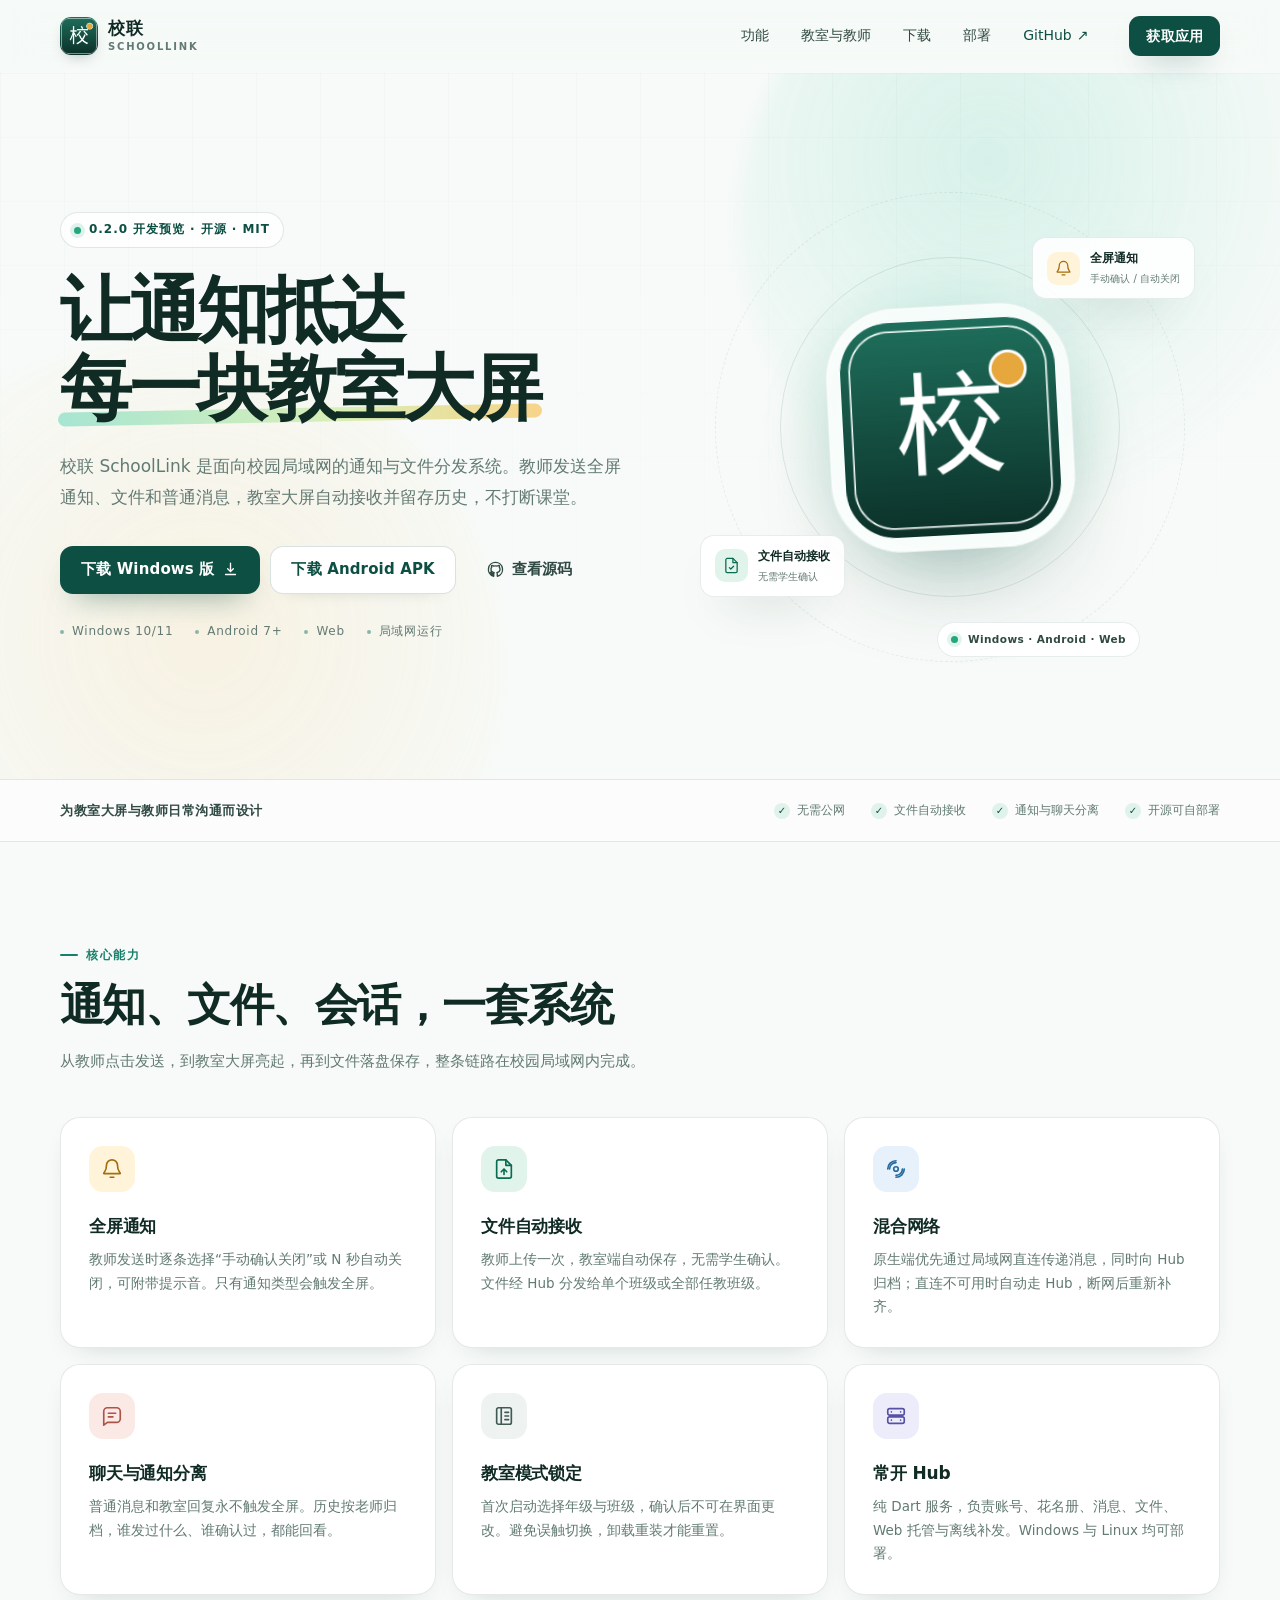
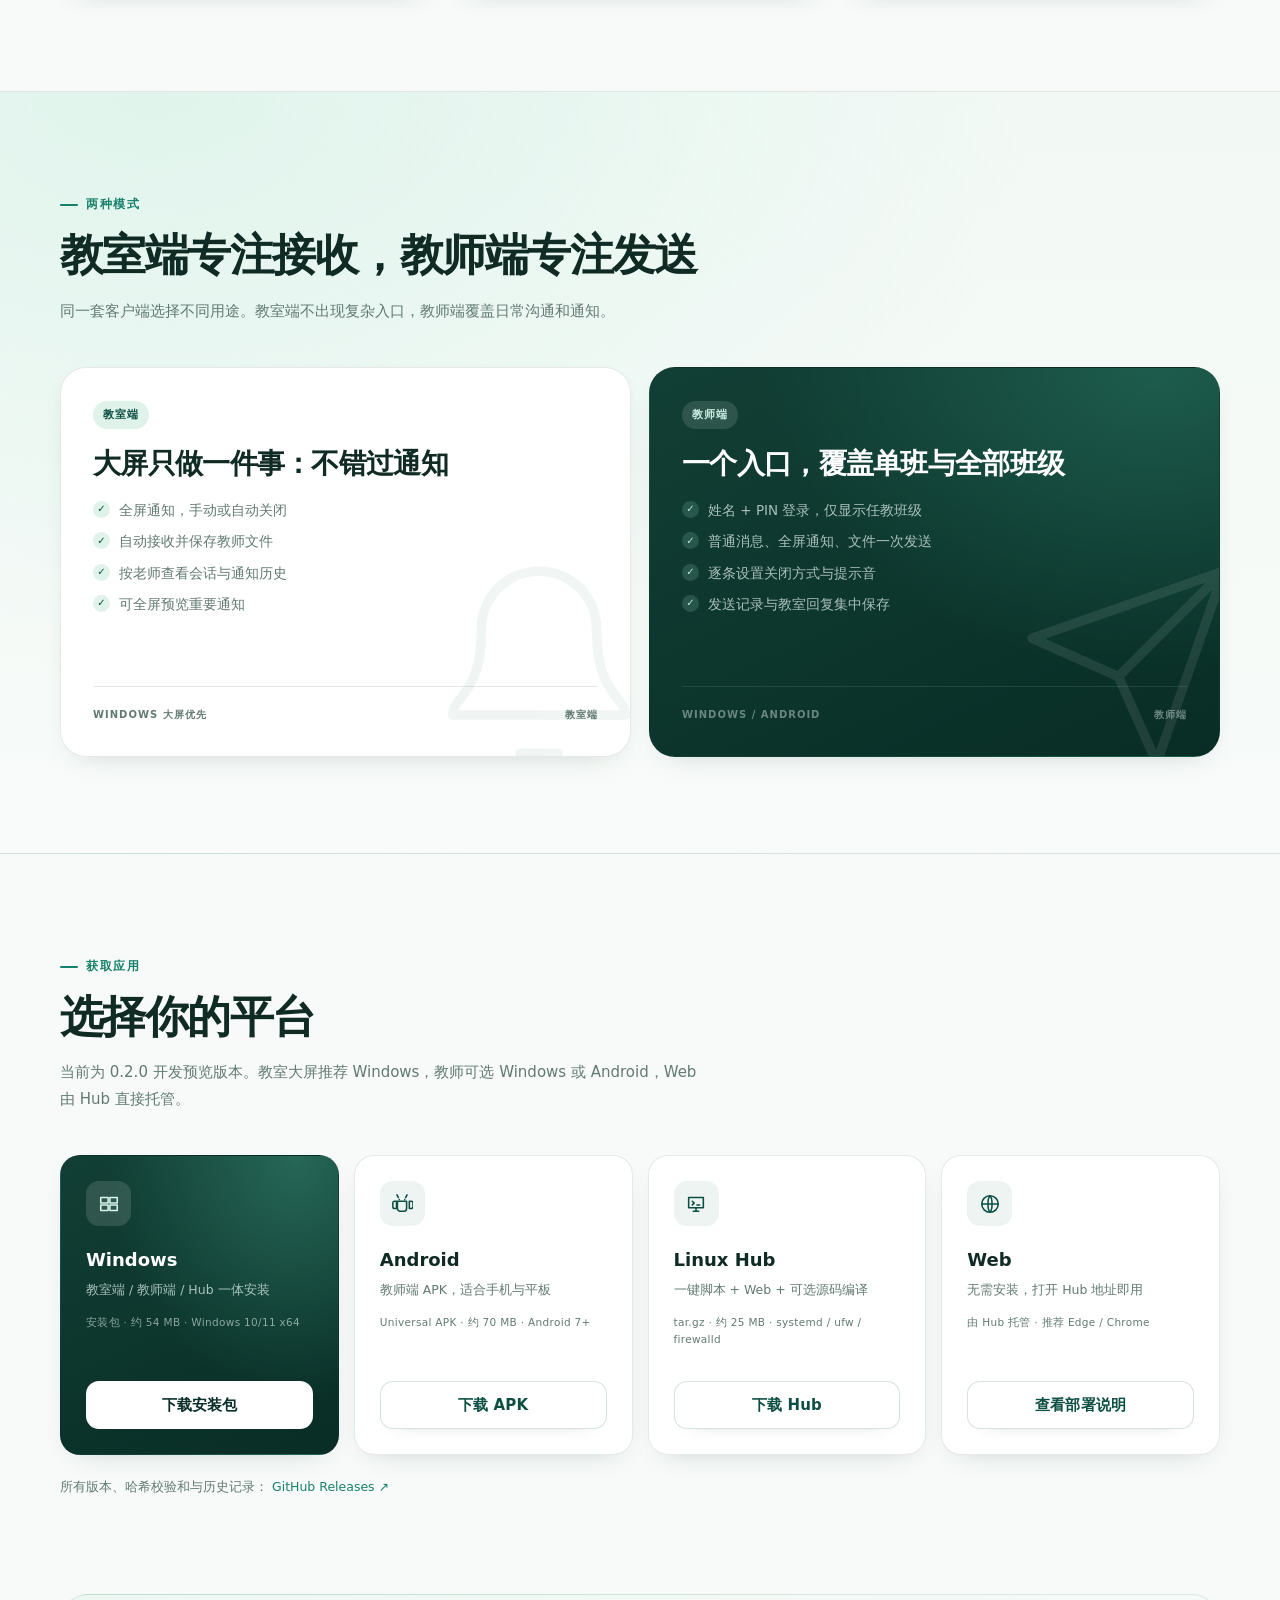
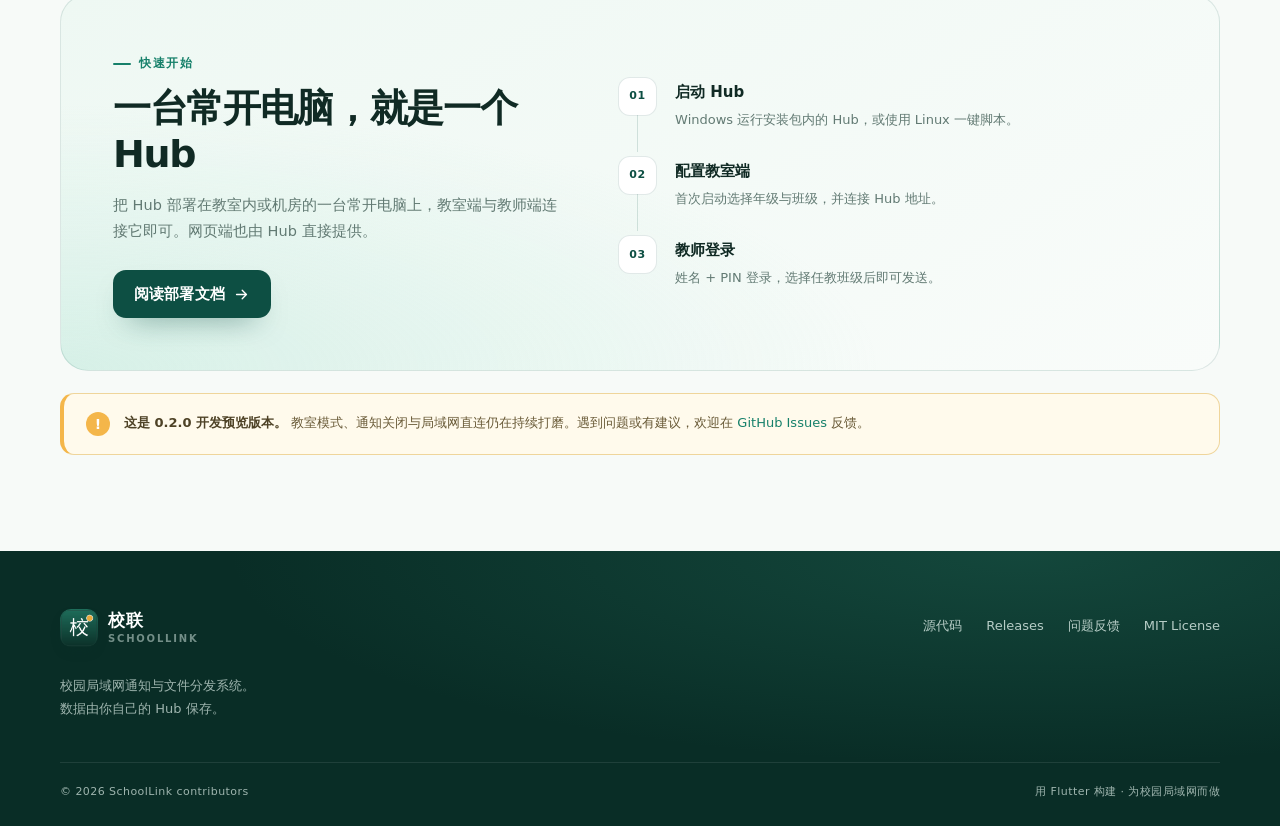
==== docs/index.html @ 30bc23c9 "Initial open-source release 0.2.0-dev" ====
<!DOCTYPE html>
<html lang="zh-CN">
<head>
  <meta charset="utf-8">
  <meta name="viewport" content="width=device-width, initial-scale=1">
  <meta name="color-scheme" content="light">
  <title>校联 SchoolLink — 校园局域网通知与文件分发</title>
  <meta name="description" content="校联 SchoolLink 是面向校园局域网的开源通知与文件分发系统：教师发送全屏通知、文件和普通消息，教室大屏自动接收、留存历史。支持 Windows、Android 与 Web。">
  <link rel="canonical" href="https://lihongbo-learn.github.io/SchoolLink/">
  <meta property="og:type" content="website">
  <meta property="og:title" content="校联 SchoolLink — 让通知抵达每一块教室大屏">
  <meta property="og:description" content="校园局域网通知与文件分发系统。全屏通知、文件自动接收、通知与聊天分离，Windows / Android / Web 多端可用，开源可自部署。">
  <meta property="og:url" content="https://lihongbo-learn.github.io/SchoolLink/">
  <meta property="og:image" content="https://lihongbo-learn.github.io/SchoolLink/assets/og-image.png">
  <meta name="twitter:card" content="summary_large_image">
  <meta name="twitter:title" content="校联 SchoolLink">
  <meta name="twitter:description" content="校园局域网通知与文件分发系统，开源可自部署。">
  <meta name="twitter:image" content="https://lihongbo-learn.github.io/SchoolLink/assets/og-image.png">
  <link rel="icon" type="image/png" href="assets/favicon.png">
  <link rel="apple-touch-icon" href="assets/apple-touch-icon.png">
  <link rel="stylesheet" href="styles.css">
  <script defer src="app.js"></script>
  <script type="application/ld+json">
  {
    "@context": "https://schema.org",
    "@type": "SoftwareApplication",
    "name": "校联 SchoolLink",
    "operatingSystem": "Windows, Android, Web",
    "applicationCategory": "EducationalApplication",
    "description": "面向校园局域网的通知与文件分发系统。",
    "offers": { "@type": "Offer", "price": "0", "priceCurrency": "CNY" },
    "license": "https://opensource.org/licenses/MIT",
    "url": "https://lihongbo-learn.github.io/SchoolLink/",
    "downloadUrl": "https://github.com/Lihongbo-Learn/SchoolLink/releases"
  }
  </script>
</head>
<body>
  <a class="skip-link" href="#main">跳到主要内容</a>

  <header class="site-header" id="siteHeader">
    <div class="container header-inner">
      <a class="brand" href="#top" aria-label="校联 SchoolLink 首页">
        <img src="assets/app-icon.png" width="38" height="38" alt="">
        <span class="brand-text">
          <strong>校联</strong>
          <span>SchoolLink</span>
        </span>
      </a>

      <nav class="nav" id="siteNav" aria-label="主导航">
        <a href="#features">功能</a>
        <a href="#modes">教室与教师</a>
        <a href="#downloads">下载</a>
        <a href="#deploy">部署</a>
        <a class="nav-github" href="https://github.com/Lihongbo-Learn/SchoolLink" target="_blank" rel="noopener">
          GitHub
          <span aria-hidden="true">↗</span>
        </a>
      </nav>

      <div class="header-actions">
        <a class="button button-primary button-small" href="#downloads">获取应用</a>
        <button class="nav-toggle" id="navToggle" type="button" aria-expanded="false" aria-controls="siteNav" aria-label="打开导航">
          <span></span><span></span><span></span>
        </button>
      </div>
    </div>
  </header>

  <main id="main">
    <section class="hero" id="top">
      <div class="hero-bg" aria-hidden="true">
        <div class="orb orb-a"></div>
        <div class="orb orb-b"></div>
        <div class="grid-fade"></div>
      </div>

      <div class="container hero-grid">
        <div class="hero-copy reveal">
          <div class="eyebrow">
            <span class="pulse" aria-hidden="true"></span>
            0.2.0 开发预览 · 开源 · MIT
          </div>
          <h1>让通知抵达<br><span class="mark">每一块教室大屏</span></h1>
          <p class="lede">
            校联 SchoolLink 是面向校园局域网的通知与文件分发系统。教师发送全屏通知、文件和普通消息，教室大屏自动接收并留存历史，不打断课堂。
          </p>

          <div class="hero-actions">
            <a class="button button-primary" href="https://github.com/Lihongbo-Learn/SchoolLink/releases/download/v0.2.0-dev/SchoolLink-Setup-0.2.0_dev.exe">
              下载 Windows 版
              <svg class="icon" viewBox="0 0 24 24" aria-hidden="true"><path d="M12 3v12m0 0 4-4m-4 4-4-4M5 19h14"/></svg>
            </a>
            <a class="button button-soft" href="https://github.com/Lihongbo-Learn/SchoolLink/releases/download/v0.2.0-dev/SchoolLink-Android.apk">
              下载 Android APK
            </a>
            <a class="button button-ghost" href="https://github.com/Lihongbo-Learn/SchoolLink" target="_blank" rel="noopener">
              <svg class="icon" viewBox="0 0 24 24" aria-hidden="true"><path d="M12 2a10 10 0 0 0-3.16 19.49c.5.09.68-.22.68-.48v-1.86c-2.78.6-3.37-1.18-3.37-1.18-.45-1.16-1.11-1.47-1.11-1.47-.91-.62.07-.61.07-.61 1 .07 1.53 1.03 1.53 1.03.9 1.53 2.35 1.09 2.92.83.09-.65.35-1.09.64-1.34-2.22-.25-4.56-1.11-4.56-4.94 0-1.09.39-1.98 1.03-2.68-.1-.25-.45-1.27.1-2.65 0 0 .84-.27 2.75 1.02A9.6 9.6 0 0 1 12 6.8c.85 0 1.71.11 2.51.34 1.91-1.29 2.75-1.02 2.75-1.02.55 1.38.2 2.4.1 2.65.64.7 1.03 1.59 1.03 2.68 0 3.84-2.35 4.69-4.58 4.94.36.31.68.92.68 1.85v2.74c0 .27.18.58.69.48A10 10 0 0 0 12 2Z"/></svg>
              查看源码
            </a>
          </div>

          <ul class="hero-meta" aria-label="支持平台">
            <li>Windows 10/11</li>
            <li>Android 7+</li>
            <li>Web</li>
            <li>局域网运行</li>
          </ul>
        </div>

        <div class="hero-visual reveal">
          <div class="logo-stage" aria-hidden="true">
            <div class="halo"></div>
            <div class="ring ring-1"></div>
            <div class="ring ring-2"></div>
            <div class="logo-tile">
              <img src="assets/app-icon.png" width="512" height="512" alt="">
            </div>

            <div class="orbit-chip chip-notice">
              <span class="chip-icon tone-amber">
                <svg viewBox="0 0 24 24"><path d="M18 8a6 6 0 0 0-12 0c0 7-3 7-3 9h18c0-2-3-2-3-9M10 21h4"/></svg>
              </span>
              <span><strong>全屏通知</strong><small>手动确认 / 自动关闭</small></span>
            </div>

            <div class="orbit-chip chip-file">
              <span class="chip-icon tone-green">
                <svg viewBox="0 0 24 24"><path d="M14 2H6a2 2 0 0 0-2 2v16a2 2 0 0 0 2 2h12a2 2 0 0 0 2-2V8Z"/><path d="M14 2v6h6M9 15l2 2 4-4"/></svg>
              </span>
              <span><strong>文件自动接收</strong><small>无需学生确认</small></span>
            </div>

            <div class="orbit-chip chip-platform">
              <span class="chip-dot"></span>
              Windows · Android · Web
            </div>
          </div>
        </div>
      </div>
    </section>

    <section class="strip">
      <div class="container strip-inner">
        <p>为教室大屏与教师日常沟通而设计</p>
        <ul>
          <li>无需公网</li>
          <li>文件自动接收</li>
          <li>通知与聊天分离</li>
          <li>开源可自部署</li>
        </ul>
      </div>
    </section>

    <section class="section" id="features">
      <div class="container">
        <div class="section-head reveal">
          <div class="section-kicker">核心能力</div>
          <h2>通知、文件、会话，一套系统</h2>
          <p>从教师点击发送，到教室大屏亮起，再到文件落盘保存，整条链路在校园局域网内完成。</p>
        </div>

        <div class="feature-grid">
          <article class="feature-card reveal">
            <span class="feature-icon tone-amber">
              <svg viewBox="0 0 24 24"><path d="M18 8a6 6 0 0 0-12 0c0 7-3 7-3 9h18c0-2-3-2-3-9M10 21h4"/></svg>
            </span>
            <h3>全屏通知</h3>
            <p>教师发送时逐条选择“手动确认关闭”或 N 秒自动关闭，可附带提示音。只有通知类型会触发全屏。</p>
          </article>

          <article class="feature-card reveal">
            <span class="feature-icon tone-green">
              <svg viewBox="0 0 24 24"><path d="M14 2H6a2 2 0 0 0-2 2v16a2 2 0 0 0 2 2h12a2 2 0 0 0 2-2V8Z"/><path d="M14 2v6h6M12 18v-6m0 0-3 3m3-3 3 3"/></svg>
            </span>
            <h3>文件自动接收</h3>
            <p>教师上传一次，教室端自动保存，无需学生确认。文件经 Hub 分发给单个班级或全部任教班级。</p>
          </article>

          <article class="feature-card reveal">
            <span class="feature-icon tone-blue">
              <svg viewBox="0 0 24 24"><circle cx="12" cy="12" r="2.5"/><path d="M5 12a7 7 0 0 1 7-7m7 7a7 7 0 0 1-7 7M3 12a9 9 0 0 1 9-9m9 9a9 9 0 0 1-9 9"/></svg>
            </span>
            <h3>混合网络</h3>
            <p>原生端优先通过局域网直连传递消息，同时向 Hub 归档；直连不可用时自动走 Hub，断网后重新补齐。</p>
          </article>

          <article class="feature-card reveal">
            <span class="feature-icon tone-rose">
              <svg viewBox="0 0 24 24"><path d="M21 15a4 4 0 0 1-4 4H7l-4 3V7a4 4 0 0 1 4-4h10a4 4 0 0 1 4 4Z"/><path d="M8 9h8M8 13h5"/></svg>
            </span>
            <h3>聊天与通知分离</h3>
            <p>普通消息和教室回复永不触发全屏。历史按老师归档，谁发过什么、谁确认过，都能回看。</p>
          </article>

          <article class="feature-card reveal">
            <span class="feature-icon tone-slate">
              <svg viewBox="0 0 24 24"><rect x="4" y="3" width="16" height="18" rx="2"/><path d="M9 3v18M13 8h4M13 12h4M13 16h4"/></svg>
            </span>
            <h3>教室模式锁定</h3>
            <p>首次启动选择年级与班级，确认后不可在界面更改。避免误触切换，卸载重装才能重置。</p>
          </article>

          <article class="feature-card reveal">
            <span class="feature-icon tone-indigo">
              <svg viewBox="0 0 24 24"><rect x="3" y="4" width="18" height="7" rx="2"/><rect x="3" y="13" width="18" height="7" rx="2"/><path d="M7 7.5h.01M7 16.5h.01M17 7.5h.01M17 16.5h.01"/></svg>
            </span>
            <h3>常开 Hub</h3>
            <p>纯 Dart 服务，负责账号、花名册、消息、文件、Web 托管与离线补发。Windows 与 Linux 均可部署。</p>
          </article>
        </div>
      </div>
    </section>

    <section class="section section-soft" id="modes">
      <div class="container">
        <div class="section-head reveal">
          <div class="section-kicker">两种模式</div>
          <h2>教室端专注接收，教师端专注发送</h2>
          <p>同一套客户端选择不同用途。教室端不出现复杂入口，教师端覆盖日常沟通和通知。</p>
        </div>

        <div class="modes-grid">
          <article class="mode-card reveal">
            <div class="mode-body">
              <span class="badge badge-green">教室端</span>
              <h3>大屏只做一件事：不错过通知</h3>
              <ul class="check-list">
                <li>全屏通知，手动或自动关闭</li>
                <li>自动接收并保存教师文件</li>
                <li>按老师查看会话与通知历史</li>
                <li>可全屏预览重要通知</li>
              </ul>
            </div>
            <span class="mode-glyph" aria-hidden="true">
              <svg viewBox="0 0 24 24"><path d="M18 8a6 6 0 0 0-12 0c0 7-3 7-3 9h18c0-2-3-2-3-9M10 21h4"/></svg>
            </span>
            <div class="mode-note">
              <span>Windows 大屏优先</span>
              <span>教室端</span>
            </div>
          </article>

          <article class="mode-card mode-card-dark reveal">
            <div class="mode-body">
              <span class="badge badge-light">教师端</span>
              <h3>一个入口，覆盖单班与全部班级</h3>
              <ul class="check-list">
                <li>姓名 + PIN 登录，仅显示任教班级</li>
                <li>普通消息、全屏通知、文件一次发送</li>
                <li>逐条设置关闭方式与提示音</li>
                <li>发送记录与教室回复集中保存</li>
              </ul>
            </div>
            <span class="mode-glyph" aria-hidden="true">
              <svg viewBox="0 0 24 24"><path d="M22 2 11 13M22 2l-7 20-4-9-9-4Z"/></svg>
            </span>
            <div class="mode-note">
              <span>Windows / Android</span>
              <span>教师端</span>
            </div>
          </article>
        </div>
      </div>
    </section>

    <section class="section" id="downloads">
      <div class="container">
        <div class="section-head reveal">
          <div class="section-kicker">获取应用</div>
          <h2>选择你的平台</h2>
          <p>当前为 0.2.0 开发预览版本。教室大屏推荐 Windows，教师可选 Windows 或 Android，Web 由 Hub 直接托管。</p>
        </div>

        <div class="download-grid">
          <article class="download-card download-card-primary reveal">
            <div class="download-icon">
              <svg viewBox="0 0 24 24"><path d="M3 5h8v6H3zm10 0h8v6h-8zM3 13h8v6H3zm10 0h8v6h-8z"/></svg>
            </div>
            <h3>Windows</h3>
            <p>教室端 / 教师端 / Hub 一体安装</p>
            <span class="file-meta">安装包 · 约 54 MB · Windows 10/11 x64</span>
            <a class="button button-light" href="https://github.com/Lihongbo-Learn/SchoolLink/releases/download/v0.2.0-dev/SchoolLink-Setup-0.2.0_dev.exe">
              下载安装包
            </a>
          </article>

          <article class="download-card reveal">
            <div class="download-icon tone-green">
              <svg viewBox="0 0 24 24"><path d="M7 9h10v8a3 3 0 0 1-3 3h-4a3 3 0 0 1-3-3Zm-3 0h2v8H4a2 2 0 0 1-2-2v-4a2 2 0 0 1 2-2Zm16 0h2a2 2 0 0 1 2 2v4a2 2 0 0 1-2 2h-2ZM8 5l-1.5-3M16 5l1.5-3M9 7h.01M15 7h.01"/></svg>
            </div>
            <h3>Android</h3>
            <p>教师端 APK，适合手机与平板</p>
            <span class="file-meta">Universal APK · 约 70 MB · Android 7+</span>
            <a class="button button-soft" href="https://github.com/Lihongbo-Learn/SchoolLink/releases/download/v0.2.0-dev/SchoolLink-Android.apk">
              下载 APK
            </a>
          </article>

          <article class="download-card reveal">
            <div class="download-icon tone-blue">
              <svg viewBox="0 0 24 24"><path d="M4 5h16v11H4zM9 20h6M12 16v4"/><path d="M8 9l2 2-2 2M13 13h3"/></svg>
            </div>
            <h3>Linux Hub</h3>
            <p>一键脚本 + Web + 可选源码编译</p>
            <span class="file-meta">tar.gz · 约 25 MB · systemd / ufw / firewalld</span>
            <a class="button button-soft" href="https://github.com/Lihongbo-Learn/SchoolLink/releases/download/v0.2.0-dev/SchoolLinkHub-linux.tar.gz">
              下载 Hub
            </a>
          </article>

          <article class="download-card reveal">
            <div class="download-icon tone-slate">
              <svg viewBox="0 0 24 24"><circle cx="12" cy="12" r="9"/><path d="M3 12h18M12 3c3 3 3 15 0 18M12 3c-3 3-3 15 0 18"/></svg>
            </div>
            <h3>Web</h3>
            <p>无需安装，打开 Hub 地址即用</p>
            <span class="file-meta">由 Hub 托管 · 推荐 Edge / Chrome</span>
            <a class="button button-soft" href="https://github.com/Lihongbo-Learn/SchoolLink#部署到学校">查看部署说明</a>
          </article>
        </div>

        <p class="download-note reveal">
          所有版本、哈希校验和与历史记录：
          <a href="https://github.com/Lihongbo-Learn/SchoolLink/releases" target="_blank" rel="noopener">GitHub Releases ↗</a>
        </p>
      </div>
    </section>

    <section class="section deploy-section" id="deploy">
      <div class="container">
        <div class="deploy-card reveal">
          <div class="deploy-copy">
            <div class="section-kicker">快速开始</div>
            <h2>一台常开电脑，就是一个 Hub</h2>
            <p>把 Hub 部署在教室内或机房的一台常开电脑上，教室端与教师端连接它即可。网页端也由 Hub 直接提供。</p>
            <a class="button button-primary" href="https://github.com/Lihongbo-Learn/SchoolLink#快速开始">
              阅读部署文档
              <svg class="icon" viewBox="0 0 24 24" aria-hidden="true"><path d="M5 12h14m-6-6 6 6-6 6"/></svg>
            </a>
          </div>

          <ol class="steps">
            <li>
              <span class="step-number">01</span>
              <div><h3>启动 Hub</h3><p>Windows 运行安装包内的 Hub，或使用 Linux 一键脚本。</p></div>
            </li>
            <li>
              <span class="step-number">02</span>
              <div><h3>配置教室端</h3><p>首次启动选择年级与班级，并连接 Hub 地址。</p></div>
            </li>
            <li>
              <span class="step-number">03</span>
              <div><h3>教师登录</h3><p>姓名 + PIN 登录，选择任教班级后即可发送。</p></div>
            </li>
          </ol>
        </div>

        <div class="notice-banner reveal" role="note">
          <span class="notice-mark" aria-hidden="true">!</span>
          <div>
            <strong>这是 0.2.0 开发预览版本。</strong>
            教室模式、通知关闭与局域网直连仍在持续打磨。遇到问题或有建议，欢迎在
            <a href="https://github.com/Lihongbo-Learn/SchoolLink/issues" target="_blank" rel="noopener">GitHub Issues</a>
            反馈。
          </div>
        </div>
      </div>
    </section>
  </main>

  <footer class="site-footer">
    <div class="container footer-grid">
      <div class="footer-brand">
        <a class="brand brand-light" href="#top">
          <img src="assets/app-icon.png" width="38" height="38" alt="">
          <span class="brand-text"><strong>校联</strong><span>SchoolLink</span></span>
        </a>
        <p>校园局域网通知与文件分发系统。<br>数据由你自己的 Hub 保存。</p>
      </div>
      <div class="footer-links">
        <a href="https://github.com/Lihongbo-Learn/SchoolLink" target="_blank" rel="noopener">源代码</a>
        <a href="https://github.com/Lihongbo-Learn/SchoolLink/releases" target="_blank" rel="noopener">Releases</a>
        <a href="https://github.com/Lihongbo-Learn/SchoolLink/issues" target="_blank" rel="noopener">问题反馈</a>
        <a href="https://github.com/Lihongbo-Learn/SchoolLink/blob/main/LICENSE" target="_blank" rel="noopener">MIT License</a>
      </div>
    </div>
    <div class="container footer-base">
      <span>© <span id="year">2026</span> SchoolLink contributors</span>
      <span>用 Flutter 构建 · 为校园局域网而做</span>
    </div>
  </footer>
</body>
</html>
---- docs/styles.css ----
:root {
  --bg: #f7faf8;
  --surface: #ffffff;
  --surface-soft: #eef7f2;
  --ink: #102a24;
  --ink-soft: #304a43;
  --muted: #627a73;
  --line: rgba(16, 42, 36, 0.1);
  --green: #0d4f43;
  --green-deep: #092f28;
  --green-bright: #16806a;
  --mint: #dff3eb;
  --amber: #f4b64a;
  --shadow-sm: 0 10px 30px -18px rgba(9, 47, 40, 0.28);
  --shadow-md: 0 30px 70px -30px rgba(9, 47, 40, 0.32);
  --shadow-lg: 0 45px 100px -40px rgba(9, 47, 40, 0.38);
  --radius: 20px;
  --max: 1160px;
  --font: "Noto Sans SC", "PingFang SC", "Microsoft YaHei", "Hiragino Sans GB", system-ui, -apple-system, "Segoe UI", sans-serif;
  --ease: cubic-bezier(0.22, 0.75, 0.25, 1);
}

* {
  box-sizing: border-box;
}

html {
  scroll-behavior: smooth;
  scroll-padding-top: 90px;
}

body {
  margin: 0;
  color: var(--ink);
  background: var(--bg);
  font-family: var(--font);
  font-size: 16px;
  line-height: 1.65;
  -webkit-font-smoothing: antialiased;
  text-rendering: optimizeLegibility;
}

body.nav-open {
  overflow: hidden;
}

img {
  max-width: 100%;
  height: auto;
}

a {
  color: var(--green-bright);
  text-decoration: none;
}

button,
a {
  -webkit-tap-highlight-color: transparent;
}

button {
  font: inherit;
}

:focus-visible {
  outline: 3px solid rgba(22, 128, 106, 0.45);
  outline-offset: 3px;
  border-radius: 6px;
}

.container {
  width: min(var(--max), calc(100% - 48px));
  margin: 0 auto;
}

.skip-link {
  position: fixed;
  top: 12px;
  left: 12px;
  z-index: 100;
  padding: 10px 16px;
  border-radius: 10px;
  background: var(--green);
  color: #fff;
  transform: translateY(-160%);
  transition: transform 0.2s ease;
}

.skip-link:focus {
  transform: translateY(0);
}

/* Header */
.site-header {
  position: sticky;
  top: 0;
  z-index: 50;
  background: rgba(247, 250, 248, 0.78);
  border-bottom: 1px solid transparent;
  backdrop-filter: blur(18px) saturate(150%);
  -webkit-backdrop-filter: blur(18px) saturate(150%);
  transition: border-color 0.25s ease, box-shadow 0.25s ease, background 0.25s ease;
}

.site-header.is-scrolled {
  background: rgba(250, 252, 251, 0.9);
  border-bottom-color: var(--line);
  box-shadow: 0 12px 30px -26px rgba(9, 47, 40, 0.35);
}

.header-inner {
  display: flex;
  align-items: center;
  gap: 28px;
  min-height: 72px;
}

.brand {
  display: inline-flex;
  align-items: center;
  gap: 10px;
  flex: 0 0 auto;
  color: var(--ink);
}

.brand img {
  border-radius: 11px;
  box-shadow: 0 6px 16px -8px rgba(9, 47, 40, 0.45);
}

.brand-text {
  display: flex;
  flex-direction: column;
  line-height: 1.05;
}

.brand-text strong {
  font-size: 17px;
  letter-spacing: 0.08em;
}

.brand-text span {
  margin-top: 4px;
  color: var(--muted);
  font-size: 10px;
  font-weight: 600;
  letter-spacing: 0.18em;
  text-transform: uppercase;
}

.nav {
  display: flex;
  align-items: center;
  gap: 6px;
  margin-left: auto;
}

.nav a {
  padding: 8px 13px;
  border-radius: 10px;
  color: var(--ink-soft);
  font-size: 14px;
  font-weight: 500;
  transition: color 0.2s ease, background 0.2s ease;
}

.nav a:hover {
  color: var(--green);
  background: rgba(13, 79, 67, 0.06);
}

.nav .nav-github {
  display: inline-flex;
  align-items: center;
  gap: 5px;
  color: var(--green);
}

.header-actions {
  display: flex;
  align-items: center;
  gap: 10px;
}

.nav-toggle {
  display: none;
  width: 42px;
  height: 42px;
  padding: 0;
  border: 1px solid var(--line);
  border-radius: 12px;
  background: #fff;
  cursor: pointer;
}

.nav-toggle span {
  display: block;
  width: 18px;
  height: 2px;
  margin: 4px auto;
  border-radius: 2px;
  background: var(--ink);
  transition: transform 0.25s ease, opacity 0.2s ease;
}

.nav-toggle[aria-expanded="true"] span:nth-child(1) {
  transform: translateY(6px) rotate(45deg);
}

.nav-toggle[aria-expanded="true"] span:nth-child(2) {
  opacity: 0;
}

.nav-toggle[aria-expanded="true"] span:nth-child(3) {
  transform: translateY(-6px) rotate(-45deg);
}

/* Buttons */
.button {
  display: inline-flex;
  align-items: center;
  justify-content: center;
  gap: 8px;
  min-height: 48px;
  padding: 0 20px;
  border: 1px solid transparent;
  border-radius: 13px;
  font-size: 15px;
  font-weight: 600;
  line-height: 1;
  letter-spacing: 0.01em;
  white-space: nowrap;
  cursor: pointer;
  transition: transform 0.2s var(--ease), box-shadow 0.2s var(--ease), background 0.2s ease, border-color 0.2s ease, color 0.2s ease;
}

.button:hover {
  transform: translateY(-2px);
}

.button .icon {
  width: 17px;
  height: 17px;
  fill: none;
  stroke: currentColor;
  stroke-width: 1.9;
  stroke-linecap: round;
  stroke-linejoin: round;
}

.button-primary {
  background: var(--green);
  color: #fff;
  box-shadow: 0 14px 30px -16px rgba(13, 79, 67, 0.65);
}

.button-primary:hover {
  background: var(--green-deep);
  box-shadow: 0 18px 34px -16px rgba(13, 79, 67, 0.7);
}

.button-soft {
  border-color: rgba(13, 79, 67, 0.16);
  background: #fff;
  color: var(--green);
  box-shadow: 0 8px 20px -18px rgba(9, 47, 40, 0.4);
}

.button-soft:hover {
  border-color: rgba(13, 79, 67, 0.3);
  background: #f2faf6;
}

.button-ghost {
  color: var(--ink-soft);
  background: transparent;
}

.button-ghost:hover {
  background: rgba(13, 79, 67, 0.06);
  color: var(--green);
}

.button-small {
  min-height: 40px;
  padding: 0 16px;
  border-radius: 11px;
  font-size: 14px;
}

.button-light {
  background: #fff;
  color: var(--green-deep);
}

.button-light:hover {
  background: var(--mint);
}

/* Hero */
.hero {
  position: relative;
  padding: 86px 0 84px;
  overflow: hidden;
}

.hero-bg {
  position: absolute;
  inset: 0;
  pointer-events: none;
}

.orb {
  position: absolute;
  border-radius: 50%;
  filter: blur(8px);
  opacity: 0.75;
}

.orb-a {
  top: -160px;
  right: -80px;
  width: 620px;
  height: 620px;
  background: radial-gradient(circle at 40% 40%, rgba(151, 224, 204, 0.45), rgba(151, 224, 204, 0) 68%);
}

.orb-b {
  bottom: -220px;
  left: -160px;
  width: 660px;
  height: 660px;
  background: radial-gradient(circle at 55% 45%, rgba(247, 210, 141, 0.28), rgba(247, 210, 141, 0) 70%);
}

.grid-fade {
  position: absolute;
  inset: 0;
  background-image:
    linear-gradient(rgba(13, 79, 67, 0.035) 1px, transparent 1px),
    linear-gradient(90deg, rgba(13, 79, 67, 0.035) 1px, transparent 1px);
  background-size: 64px 64px;
  mask-image: linear-gradient(to bottom, rgba(0, 0, 0, 0.65), transparent 78%);
  -webkit-mask-image: linear-gradient(to bottom, rgba(0, 0, 0, 0.65), transparent 78%);
}

.hero-grid {
  position: relative;
  display: grid;
  grid-template-columns: minmax(0, 1.02fr) minmax(0, 0.98fr);
  gap: 58px;
  align-items: center;
}

.eyebrow {
  display: inline-flex;
  align-items: center;
  gap: 8px;
  padding: 7px 13px;
  border: 1px solid rgba(13, 79, 67, 0.12);
  border-radius: 99px;
  background: rgba(255, 255, 255, 0.68);
  color: var(--green);
  font-size: 12px;
  font-weight: 600;
  letter-spacing: 0.08em;
}

.pulse {
  width: 7px;
  height: 7px;
  border-radius: 50%;
  background: #24a67f;
  box-shadow: 0 0 0 4px rgba(36, 166, 127, 0.14);
}

.hero h1 {
  margin: 24px 0 0;
  font-size: clamp(42px, 5.6vw, 72px);
  font-weight: 800;
  line-height: 1.08;
  letter-spacing: -0.048em;
}

.mark {
  position: relative;
  display: inline-block;
  z-index: 0;
}

.mark::after {
  content: "";
  position: absolute;
  z-index: -1;
  left: -0.03em;
  right: -0.03em;
  bottom: 0.06em;
  height: 0.2em;
  border-radius: 99px;
  background: linear-gradient(90deg, #a7e5d3 0%, #d8efb8 58%, #f7d489 100%);
  transform: rotate(-1.1deg);
}

.lede {
  max-width: 590px;
  margin: 24px 0 0;
  color: var(--muted);
  font-size: 17px;
  line-height: 1.85;
}

.hero-actions {
  display: flex;
  flex-wrap: wrap;
  gap: 10px;
  margin-top: 32px;
}

.hero-meta {
  display: flex;
  flex-wrap: wrap;
  gap: 8px 22px;
  margin: 28px 0 0;
  padding: 0;
  list-style: none;
  color: var(--muted);
  font-size: 12px;
  font-weight: 500;
  letter-spacing: 0.06em;
}

.hero-meta li {
  display: inline-flex;
  align-items: center;
  gap: 8px;
}

.hero-meta li::before {
  content: "";
  width: 4px;
  height: 4px;
  border-radius: 50%;
  background: #8ab5a9;
}

/* Hero visual */
.hero-visual {
  position: relative;
  display: flex;
  align-items: center;
  justify-content: center;
  padding: 18px 0;
}

.logo-stage {
  position: relative;
  display: grid;
  width: min(100%, 500px);
  aspect-ratio: 1 / 1;
  place-items: center;
}

.halo {
  position: absolute;
  width: 72%;
  aspect-ratio: 1 / 1;
  border-radius: 50%;
  background: radial-gradient(circle, rgba(125, 216, 189, 0.5), rgba(125, 216, 189, 0) 68%);
  filter: blur(10px);
}

.ring {
  position: absolute;
  border: 1px solid rgba(13, 79, 67, 0.11);
  border-radius: 50%;
}

.ring-1 {
  width: 68%;
  aspect-ratio: 1 / 1;
}

.ring-2 {
  width: 94%;
  aspect-ratio: 1 / 1;
  border-style: dashed;
  border-color: rgba(13, 79, 67, 0.08);
  animation: spin 46s linear infinite;
}

@keyframes spin {
  to { transform: rotate(360deg); }
}

.logo-tile {
  position: relative;
  z-index: 2;
  display: grid;
  width: 49%;
  aspect-ratio: 1 / 1;
  padding: 14px;
  place-items: center;
  border: 1px solid rgba(13, 79, 67, 0.08);
  border-radius: 29%;
  background: rgba(255, 255, 255, 0.82);
  box-shadow: var(--shadow-lg);
  transform: rotate(-3deg);
  backdrop-filter: blur(10px);
  -webkit-backdrop-filter: blur(10px);
  transition: transform 0.5s var(--ease);
}

.logo-stage:hover .logo-tile {
  transform: rotate(0deg) scale(1.02);
}

.logo-tile img {
  display: block;
  width: 100%;
  height: 100%;
  border-radius: 23%;
}

.orbit-chip {
  position: absolute;
  z-index: 3;
  display: flex;
  align-items: center;
  gap: 10px;
  padding: 11px 14px;
  border: 1px solid rgba(13, 79, 67, 0.1);
  border-radius: 14px;
  background: rgba(255, 255, 255, 0.9);
  box-shadow: 0 22px 50px -26px rgba(9, 47, 40, 0.4);
  backdrop-filter: blur(14px);
  -webkit-backdrop-filter: blur(14px);
}

.orbit-chip strong,
.orbit-chip small {
  display: block;
}

.orbit-chip strong {
  color: var(--ink);
  font-size: 12px;
  font-weight: 700;
}

.orbit-chip small {
  margin-top: 2px;
  color: var(--muted);
  font-size: 10px;
}

.chip-icon {
  display: inline-grid;
  width: 33px;
  height: 33px;
  flex: 0 0 auto;
  place-items: center;
  border-radius: 10px;
}

.chip-icon svg {
  width: 17px;
  height: 17px;
  fill: none;
  stroke: currentColor;
  stroke-width: 1.8;
  stroke-linecap: round;
  stroke-linejoin: round;
}

.chip-notice {
  top: 12%;
  right: 1%;
  animation: float 7s ease-in-out infinite;
}

.chip-file {
  bottom: 16%;
  left: 0;
  animation: float 8s ease-in-out 0.7s infinite;
}

.chip-platform {
  right: 12%;
  bottom: 4%;
  padding: 8px 13px;
  border-radius: 99px;
  color: var(--ink-soft);
  font-size: 10.5px;
  font-weight: 600;
  letter-spacing: 0.04em;
}

.chip-dot {
  width: 7px;
  height: 7px;
  border-radius: 50%;
  background: #24a67f;
  box-shadow: 0 0 0 4px rgba(36, 166, 127, 0.13);
}

@keyframes float {
  0%, 100% { transform: translateY(0); }
  50% { transform: translateY(-9px); }
}

/* Strip */
.strip {
  border-top: 1px solid var(--line);
  border-bottom: 1px solid var(--line);
  background: rgba(255, 255, 255, 0.55);
}

.strip-inner {
  display: flex;
  align-items: center;
  justify-content: space-between;
  gap: 24px;
  padding: 20px 0;
}

.strip p {
  margin: 0;
  color: var(--ink-soft);
  font-size: 13px;
  font-weight: 600;
  letter-spacing: 0.04em;
}

.strip ul {
  display: flex;
  flex-wrap: wrap;
  gap: 10px 26px;
  margin: 0;
  padding: 0;
  list-style: none;
  color: var(--muted);
  font-size: 12px;
}

.strip li {
  display: inline-flex;
  align-items: center;
  gap: 7px;
}

.strip li::before {
  content: "✓";
  display: inline-grid;
  width: 16px;
  height: 16px;
  place-items: center;
  border-radius: 50%;
  background: var(--mint);
  color: var(--green);
  font-size: 10px;
  font-weight: 800;
}

/* Sections */
.section {
  padding: 96px 0;
}

.section-soft {
  border-top: 1px solid var(--line);
  border-bottom: 1px solid var(--line);
  background:
    radial-gradient(ellipse at 12% 0%, rgba(190, 235, 220, 0.35), transparent 55%),
    linear-gradient(180deg, #f2f9f5, #f8fbf9);
}

.section-head {
  max-width: 700px;
  margin-bottom: 42px;
}

.section-kicker {
  display: inline-flex;
  align-items: center;
  gap: 8px;
  color: var(--green-bright);
  font-size: 12px;
  font-weight: 700;
  letter-spacing: 0.14em;
  text-transform: uppercase;
}

.section-kicker::before {
  content: "";
  width: 18px;
  height: 2px;
  border-radius: 2px;
  background: var(--green-bright);
}

.section h2 {
  margin: 14px 0 0;
  font-size: clamp(30px, 3.6vw, 44px);
  font-weight: 800;
  line-height: 1.2;
  letter-spacing: -0.035em;
}

.section-head p {
  max-width: 640px;
  margin: 16px 0 0;
  color: var(--muted);
  font-size: 15px;
  line-height: 1.8;
}

/* Feature grid */
.feature-grid {
  display: grid;
  grid-template-columns: repeat(3, minmax(0, 1fr));
  gap: 16px;
}

.feature-card {
  padding: 28px;
  border: 1px solid var(--line);
  border-radius: var(--radius);
  background: var(--surface);
  box-shadow: var(--shadow-sm);
  transition: transform 0.3s var(--ease), box-shadow 0.3s var(--ease), border-color 0.3s ease;
}

.feature-card:hover {
  transform: translateY(-4px);
  border-color: rgba(13, 79, 67, 0.18);
  box-shadow: var(--shadow-md);
}

.feature-icon {
  display: inline-grid;
  width: 46px;
  height: 46px;
  place-items: center;
  border-radius: 14px;
  background: var(--surface-soft);
  color: var(--green);
}

.feature-icon svg {
  width: 22px;
  height: 22px;
  fill: none;
  stroke: currentColor;
  stroke-width: 1.8;
  stroke-linecap: round;
  stroke-linejoin: round;
}

.feature-card h3 {
  margin: 20px 0 0;
  font-size: 17px;
  font-weight: 700;
  letter-spacing: -0.01em;
}

.feature-card p {
  margin: 8px 0 0;
  color: var(--muted);
  font-size: 13.5px;
  line-height: 1.75;
}

/* Tones */
.tone-amber { background: #fff3d9; color: #a56d0d; }
.tone-green { background: #e1f4eb; color: #0b6b52; }
.tone-blue { background: #e6f1fb; color: #25699f; }
.tone-rose { background: #fbe9e6; color: #ad5448; }
.tone-slate { background: #eef2f1; color: #405a54; }
.tone-indigo { background: #ececfb; color: #5750a5; }

/* Modes */
.modes-grid {
  display: grid;
  grid-template-columns: repeat(2, minmax(0, 1fr));
  gap: 18px;
}

.mode-card {
  position: relative;
  display: flex;
  min-height: 390px;
  flex-direction: column;
  overflow: hidden;
  padding: 32px;
  border: 1px solid var(--line);
  border-radius: 26px;
  background: #fff;
  box-shadow: var(--shadow-sm);
}

.mode-body {
  position: relative;
  z-index: 1;
}

.mode-card-dark {
  border-color: transparent;
  background:
    radial-gradient(ellipse at 90% 0%, rgba(51, 143, 119, 0.42), transparent 55%),
    linear-gradient(155deg, #123f35, #082d25);
  color: #fff;
}

.badge {
  display: inline-flex;
  padding: 5px 10px;
  border-radius: 99px;
  font-size: 11px;
  font-weight: 700;
  letter-spacing: 0.08em;
}

.badge-green {
  background: var(--mint);
  color: var(--green);
}

.badge-light {
  background: rgba(255, 255, 255, 0.12);
  color: #c9eee2;
}

.mode-body h3 {
  margin: 17px 0 0;
  font-size: clamp(22px, 2.2vw, 28px);
  font-weight: 800;
  line-height: 1.3;
  letter-spacing: -0.025em;
}

.check-list {
  display: grid;
  gap: 9px;
  margin: 17px 0 0;
  padding: 0;
  list-style: none;
  color: var(--muted);
  font-size: 13.5px;
}

.mode-card-dark .check-list {
  color: rgba(235, 250, 245, 0.7);
}

.check-list li {
  display: flex;
  align-items: flex-start;
  gap: 9px;
}

.check-list li::before {
  content: "✓";
  display: inline-grid;
  width: 17px;
  height: 17px;
  flex: 0 0 auto;
  place-items: center;
  margin-top: 2px;
  border-radius: 50%;
  background: var(--mint);
  color: var(--green);
  font-size: 10px;
  font-weight: 800;
}

.mode-card-dark .check-list li::before {
  background: rgba(169, 232, 211, 0.16);
  color: #b9ecda;
}

.mode-glyph {
  position: absolute;
  right: -24px;
  bottom: -26px;
  width: 230px;
  height: 230px;
  color: var(--green);
  opacity: 0.055;
  pointer-events: none;
}

.mode-glyph svg {
  width: 100%;
  height: 100%;
  fill: none;
  stroke: currentColor;
  stroke-width: 1;
  stroke-linecap: round;
  stroke-linejoin: round;
}

.mode-card-dark .mode-glyph {
  color: #fff;
  opacity: 0.09;
}

.mode-note {
  position: relative;
  z-index: 1;
  display: flex;
  justify-content: space-between;
  gap: 12px;
  margin-top: auto;
  padding-top: 20px;
  border-top: 1px solid var(--line);
  color: var(--muted);
  font-size: 10px;
  font-weight: 600;
  letter-spacing: 0.1em;
  text-transform: uppercase;
}

.mode-card-dark .mode-note {
  border-top-color: rgba(255, 255, 255, 0.1);
  color: rgba(235, 250, 245, 0.42);
}

/* Downloads */
.download-grid {
  display: grid;
  grid-template-columns: repeat(4, minmax(0, 1fr));
  gap: 15px;
}

.download-card {
  display: flex;
  min-height: 300px;
  flex-direction: column;
  padding: 25px;
  border: 1px solid var(--line);
  border-radius: var(--radius);
  background: var(--surface);
  box-shadow: var(--shadow-sm);
  transition: transform 0.3s var(--ease), box-shadow 0.3s var(--ease);
}

.download-card:hover {
  transform: translateY(-4px);
  box-shadow: var(--shadow-md);
}

.download-card-primary {
  border-color: transparent;
  background:
    radial-gradient(ellipse at 85% 0%, rgba(66, 158, 133, 0.45), transparent 57%),
    linear-gradient(155deg, #123f35, #082d25);
  color: #fff;
}

.download-icon {
  display: inline-grid;
  width: 45px;
  height: 45px;
  place-items: center;
  border-radius: 13px;
  background: #eef4f2;
  color: var(--green);
}

.download-card-primary .download-icon {
  background: rgba(255, 255, 255, 0.13);
  color: #d8f5e9;
}

.download-icon svg {
  width: 22px;
  height: 22px;
  fill: none;
  stroke: currentColor;
  stroke-width: 1.7;
  stroke-linecap: round;
  stroke-linejoin: round;
}

.download-card h3 {
  margin: 19px 0 0;
  font-size: 18px;
  font-weight: 800;
}

.download-card p {
  margin: 5px 0 0;
  color: var(--muted);
  font-size: 12.5px;
  line-height: 1.6;
}

.download-card-primary p {
  color: rgba(235, 250, 245, 0.7);
}

.file-meta {
  display: block;
  margin-top: 14px;
  color: var(--muted);
  font-size: 10.5px;
  letter-spacing: 0.03em;
}

.download-card-primary .file-meta {
  color: rgba(235, 250, 245, 0.56);
}

.download-card .button {
  width: 100%;
  margin-top: auto;
}

.download-note {
  margin: 22px 0 0;
  color: var(--muted);
  font-size: 12.5px;
}

/* Deploy */
.deploy-section {
  padding-top: 0;
}

.deploy-card {
  display: grid;
  grid-template-columns: minmax(0, 0.9fr) minmax(0, 1.1fr);
  gap: 56px;
  align-items: center;
  padding: 52px;
  border: 1px solid rgba(13, 79, 67, 0.12);
  border-radius: 28px;
  background:
    radial-gradient(ellipse at 0% 100%, rgba(172, 226, 209, 0.4), transparent 50%),
    linear-gradient(150deg, #eef8f3, #f9fcfa);
}

.deploy-copy h2 {
  margin-top: 12px;
  font-size: clamp(27px, 3vw, 38px);
}

.deploy-copy p {
  margin: 15px 0 0;
  color: var(--muted);
  font-size: 14.5px;
  line-height: 1.8;
}

.deploy-copy .button {
  margin-top: 26px;
}

.steps {
  display: grid;
  gap: 0;
  margin: 0;
  padding: 0;
  list-style: none;
}

.steps li {
  position: relative;
  display: flex;
  gap: 18px;
  padding: 0 0 26px;
}

.steps li:last-child {
  padding-bottom: 0;
}

.steps li:not(:last-child)::before {
  content: "";
  position: absolute;
  top: 38px;
  bottom: 4px;
  left: 19px;
  width: 1px;
  background: rgba(13, 79, 67, 0.15);
}

.step-number {
  display: inline-grid;
  width: 39px;
  height: 39px;
  flex: 0 0 auto;
  place-items: center;
  border: 1px solid rgba(13, 79, 67, 0.12);
  border-radius: 12px;
  background: #fff;
  color: var(--green);
  font-size: 11px;
  font-weight: 800;
  letter-spacing: 0.06em;
}

.steps h3 {
  margin: 3px 0 0;
  font-size: 15px;
  font-weight: 700;
}

.steps p {
  margin: 4px 0 0;
  color: var(--muted);
  font-size: 13px;
  line-height: 1.65;
}

.notice-banner {
  display: flex;
  gap: 14px;
  margin-top: 22px;
  padding: 18px 22px;
  border: 1px solid #efd59b;
  border-left: 4px solid var(--amber);
  border-radius: 14px;
  background: #fffaec;
  color: #695a37;
  font-size: 13px;
  line-height: 1.75;
}

.notice-banner strong {
  color: #4e4226;
}

.notice-mark {
  display: inline-grid;
  width: 24px;
  height: 24px;
  flex: 0 0 auto;
  place-items: center;
  border-radius: 50%;
  background: var(--amber);
  color: #fff;
  font-size: 14px;
  font-weight: 800;
}

/* Footer */
.site-footer {
  padding: 58px 0 24px;
  background:
    radial-gradient(ellipse at 80% 0%, rgba(40, 121, 101, 0.35), transparent 55%),
    #092d26;
  color: rgba(235, 250, 245, 0.66);
}

.footer-grid {
  display: flex;
  align-items: flex-start;
  justify-content: space-between;
  gap: 40px;
}

.brand-light {
  color: #fff;
}

.brand-light .brand-text span {
  color: rgba(235, 250, 245, 0.48);
}

.footer-brand p {
  max-width: 360px;
  margin: 18px 0 0;
  font-size: 13px;
  line-height: 1.8;
}

.footer-links {
  display: flex;
  flex-wrap: wrap;
  gap: 10px 24px;
  padding-top: 6px;
}

.footer-links a {
  color: rgba(235, 250, 245, 0.76);
  font-size: 13px;
  transition: color 0.2s ease;
}

.footer-links a:hover {
  color: #fff;
}

.footer-base {
  display: flex;
  justify-content: space-between;
  gap: 20px;
  margin-top: 42px;
  padding-top: 20px;
  border-top: 1px solid rgba(255, 255, 255, 0.09);
  font-size: 11px;
  letter-spacing: 0.04em;
}

/* Reveal */
@keyframes rise {
  from {
    opacity: 0;
    transform: translateY(18px);
  }
  to {
    opacity: 1;
    transform: none;
  }
}

.js-reveal .reveal.is-visible {
  animation: rise 0.7s var(--ease) both;
}

/* Responsive */
@media (max-width: 1040px) {
  .hero-grid {
    grid-template-columns: 1fr;
    gap: 46px;
  }

  .hero-copy {
    max-width: 760px;
  }

  .hero-visual {
    max-width: 820px;
  }

  .feature-grid {
    grid-template-columns: repeat(2, minmax(0, 1fr));
  }

  .download-grid {
    grid-template-columns: repeat(2, minmax(0, 1fr));
  }

  .download-card {
    min-height: 280px;
  }

  .deploy-card {
    gap: 38px;
    padding: 38px;
  }
}

@media (max-width: 900px) {
  .header-inner {
    gap: 14px;
  }

  .nav {
    position: fixed;
    top: 72px;
    left: 16px;
    right: 16px;
    display: none;
    flex-direction: column;
    align-items: stretch;
    gap: 2px;
    margin: 0;
    padding: 12px;
    border: 1px solid var(--line);
    border-radius: 18px;
    background: rgba(255, 255, 255, 0.98);
    box-shadow: var(--shadow-md);
  }

  .nav.is-open {
    display: flex;
  }

  .nav a {
    padding: 12px 14px;
    font-size: 15px;
  }

  .nav-toggle {
    display: block;
  }

  .header-actions .button {
    display: none;
  }

  .modes-grid {
    grid-template-columns: 1fr;
  }

  .mode-card {
    min-height: 0;
  }

  .deploy-card {
    grid-template-columns: 1fr;
  }
}

@media (max-width: 700px) {
  .container {
    width: min(var(--max), calc(100% - 32px));
  }

  .section {
    padding: 72px 0;
  }

  .hero {
    padding: 58px 0 62px;
  }

  .hero h1 {
    font-size: clamp(38px, 11.5vw, 52px);
    letter-spacing: -0.04em;
  }

  .lede {
    font-size: 15.5px;
    line-height: 1.8;
  }

  .hero-actions {
    display: grid;
    grid-template-columns: 1fr;
  }

  .hero-actions .button {
    width: 100%;
  }

  .hero-meta {
    gap: 8px 14px;
  }

  .logo-stage {
    width: min(100%, 380px);
  }

  .orbit-chip {
    padding: 9px 11px;
  }

  .chip-notice {
    top: 6%;
    right: -2px;
  }

  .chip-file {
    bottom: 11%;
    left: -2px;
  }

  .chip-platform {
    display: none;
  }

  .chip-icon {
    width: 29px;
    height: 29px;
  }

  .strip-inner {
    flex-direction: column;
    align-items: flex-start;
    gap: 12px;
    padding: 18px 0;
  }

  .feature-grid {
    grid-template-columns: 1fr;
  }

  .download-grid {
    grid-template-columns: 1fr;
  }

  .download-card {
    min-height: 0;
    gap: 0;
  }

  .deploy-card {
    padding: 28px 22px;
    border-radius: 22px;
  }

  .steps li {
    gap: 14px;
  }

  .notice-banner {
    padding: 15px 16px;
    font-size: 12.5px;
  }

  .footer-grid {
    flex-direction: column;
    gap: 28px;
  }

  .footer-base {
    flex-direction: column;
    gap: 8px;
  }

  .mode-card {
    min-height: 340px;
    padding: 26px 22px 22px;
  }

  .mode-glyph {
    width: 170px;
    height: 170px;
    right: -16px;
    bottom: -18px;
  }
}

@media (prefers-reduced-motion: reduce) {
  html {
    scroll-behavior: auto;
  }

  *,
  *::before,
  *::after {
    animation-duration: 0.01ms !important;
    animation-iteration-count: 1 !important;
    transition-duration: 0.01ms !important;
  }

  .js-reveal .reveal {
    opacity: 1;
    transform: none;
  }
}
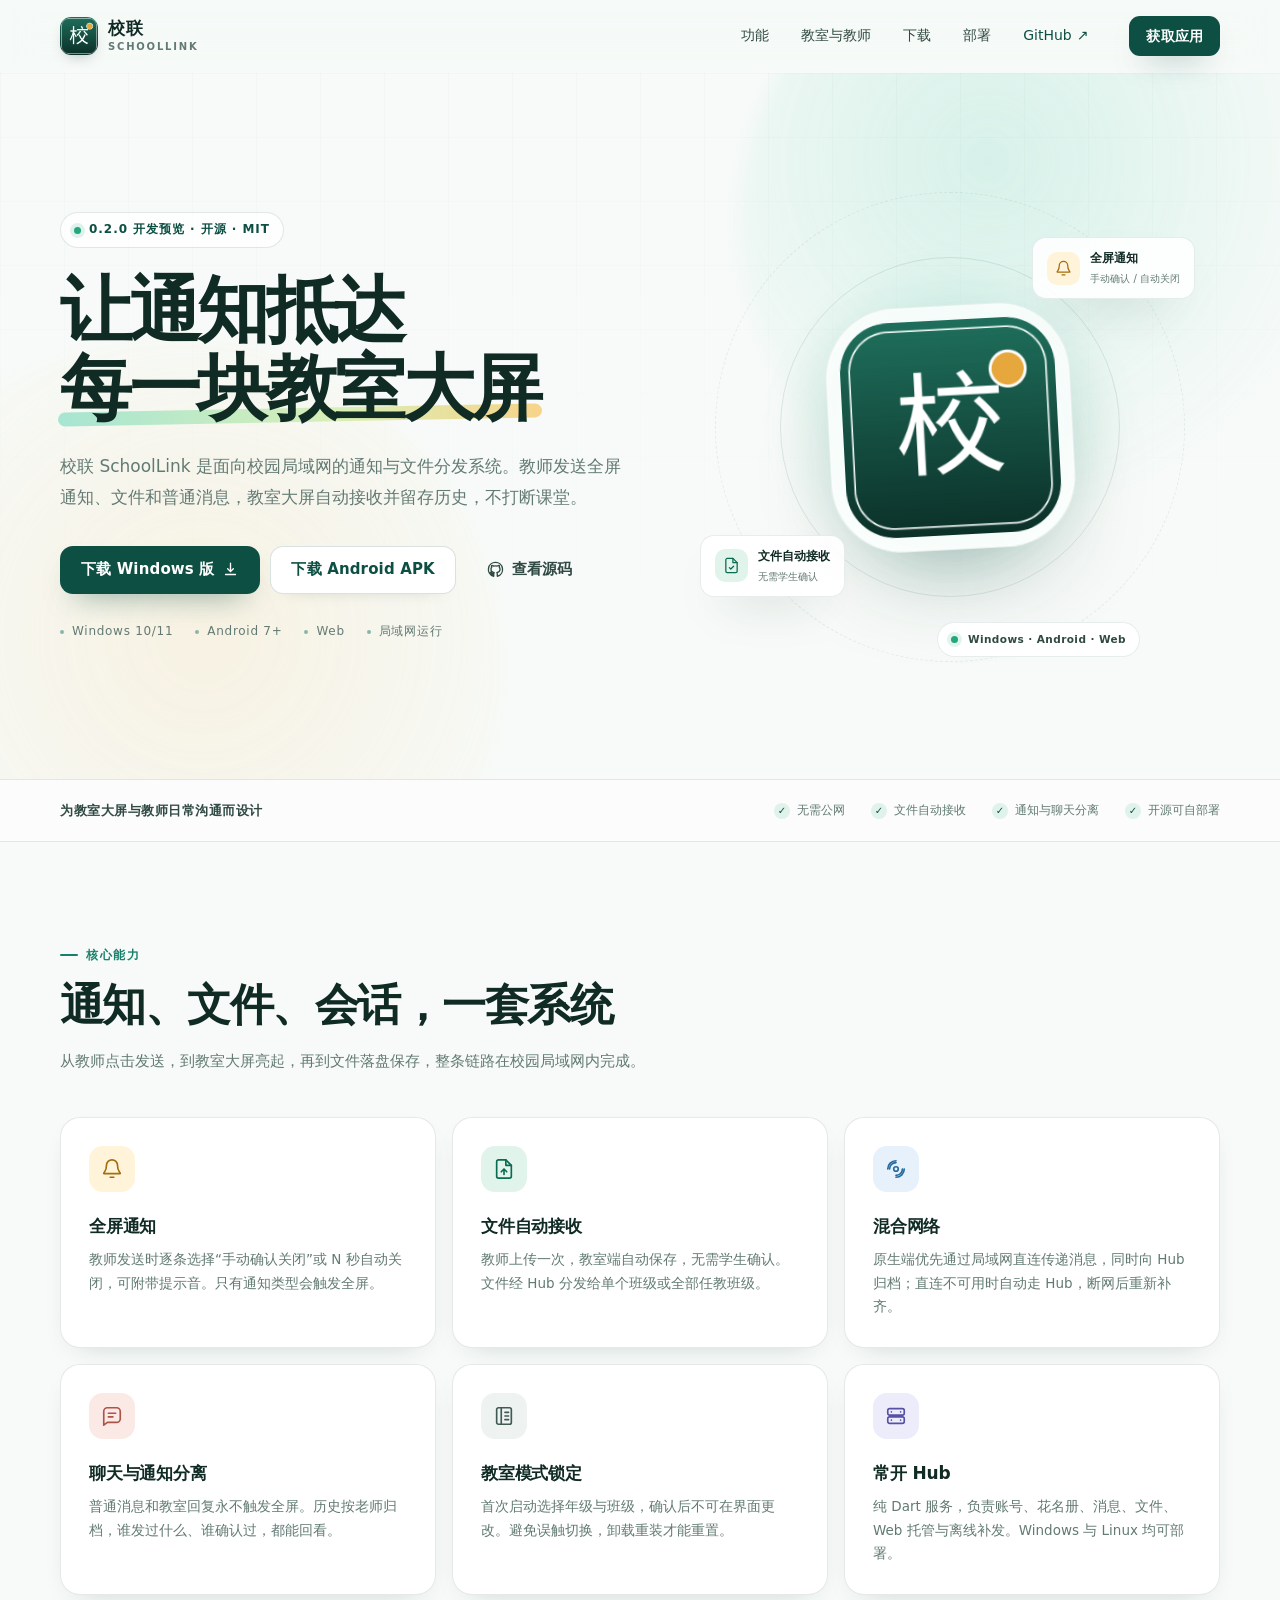
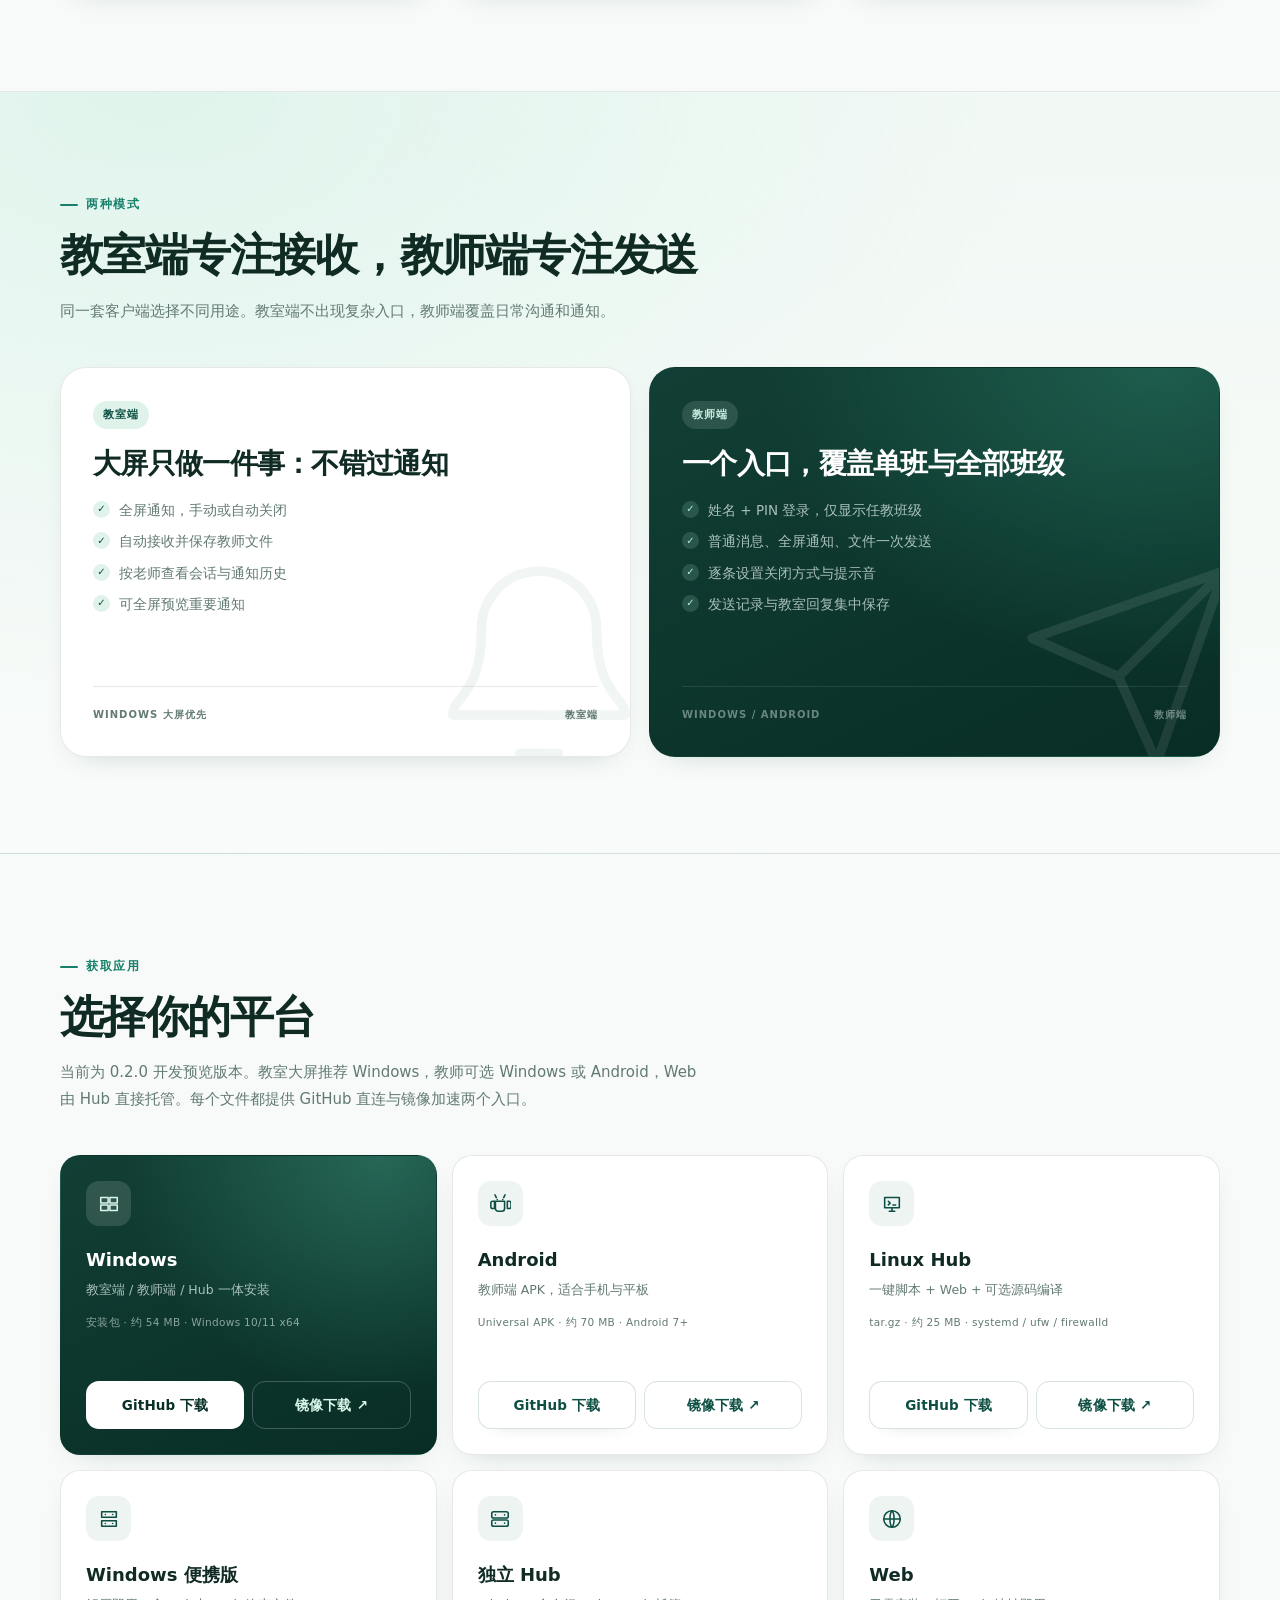
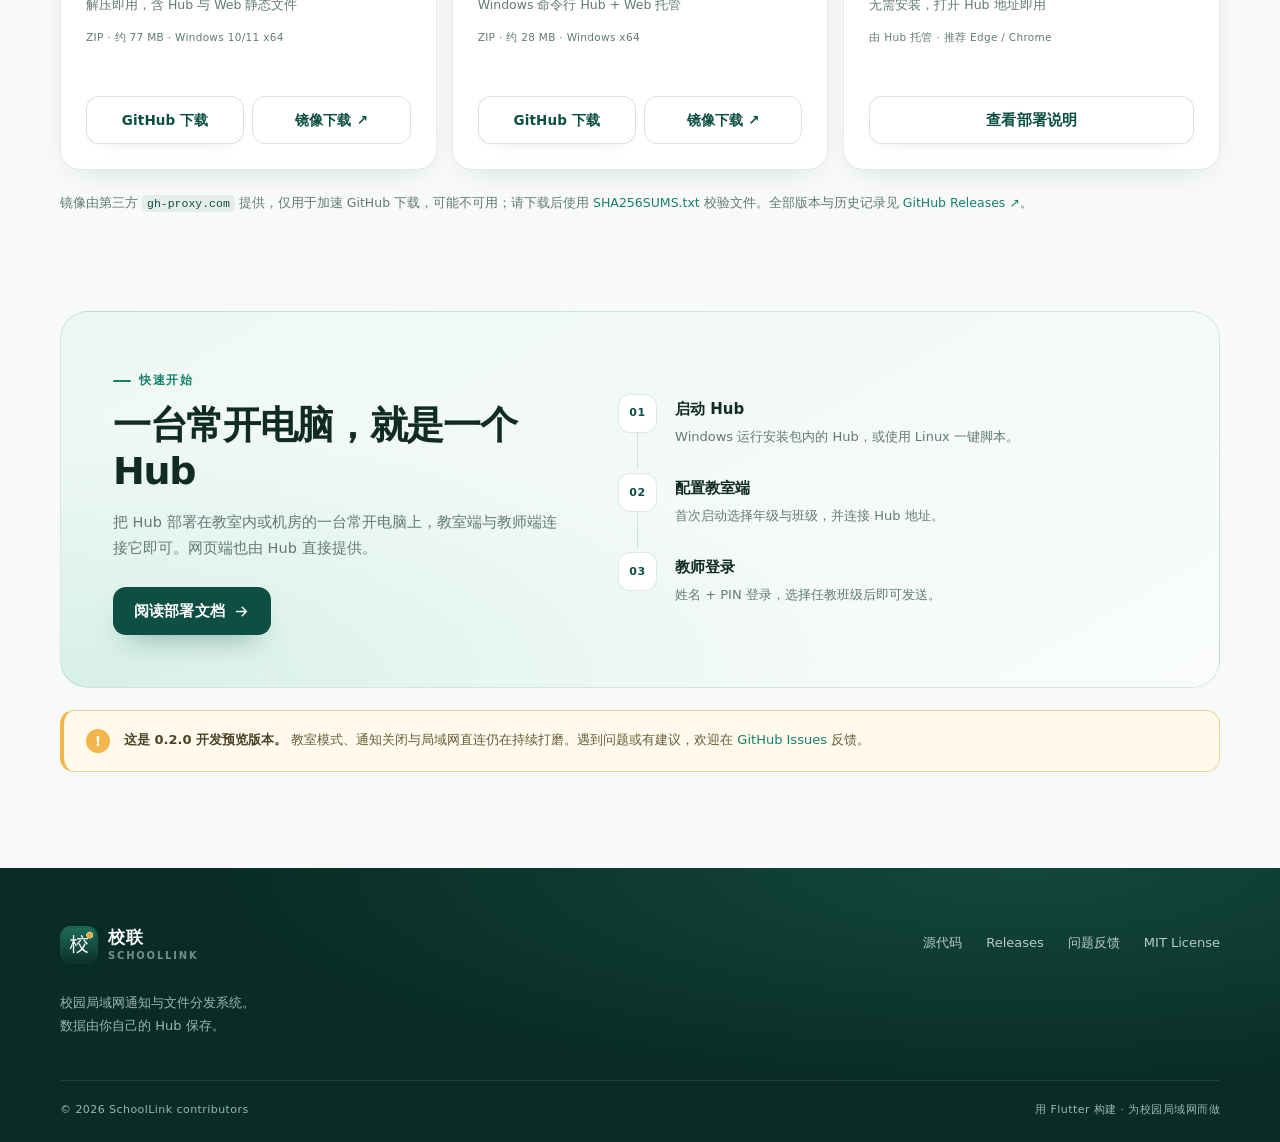
==== commit 081bcd5d: "site: add mirror download links for all release assets" ====
--- a/docs/index.html
+++ b/docs/index.html
@@ -270,7 +270,7 @@
         <div class="section-head reveal">
           <div class="section-kicker">获取应用</div>
           <h2>选择你的平台</h2>
-          <p>当前为 0.2.0 开发预览版本。教室大屏推荐 Windows，教师可选 Windows 或 Android，Web 由 Hub 直接托管。</p>
+          <p>当前为 0.2.0 开发预览版本。教室大屏推荐 Windows，教师可选 Windows 或 Android，Web 由 Hub 直接托管。每个文件都提供 GitHub 直连与镜像加速两个入口。</p>
         </div>
 
         <div class="download-grid">
@@ -281,9 +281,14 @@
             <h3>Windows</h3>
             <p>教室端 / 教师端 / Hub 一体安装</p>
             <span class="file-meta">安装包 · 约 54 MB · Windows 10/11 x64</span>
-            <a class="button button-light" href="https://github.com/Lihongbo-Learn/SchoolLink/releases/download/v0.2.0-dev/SchoolLink-Setup-0.2.0_dev.exe">
-              下载安装包
-            </a>
+            <div class="download-actions">
+              <a class="button button-light" href="https://github.com/Lihongbo-Learn/SchoolLink/releases/download/v0.2.0-dev/SchoolLink-Setup-0.2.0_dev.exe">
+                GitHub 下载
+              </a>
+              <a class="button button-mirror" href="https://gh-proxy.com/https://github.com/Lihongbo-Learn/SchoolLink/releases/download/v0.2.0-dev/SchoolLink-Setup-0.2.0_dev.exe" target="_blank" rel="noopener">
+                镜像下载 ↗
+              </a>
+            </div>
           </article>
 
           <article class="download-card reveal">
@@ -293,9 +298,14 @@
             <h3>Android</h3>
             <p>教师端 APK，适合手机与平板</p>
             <span class="file-meta">Universal APK · 约 70 MB · Android 7+</span>
-            <a class="button button-soft" href="https://github.com/Lihongbo-Learn/SchoolLink/releases/download/v0.2.0-dev/SchoolLink-Android.apk">
-              下载 APK
-            </a>
+            <div class="download-actions">
+              <a class="button button-soft" href="https://github.com/Lihongbo-Learn/SchoolLink/releases/download/v0.2.0-dev/SchoolLink-Android.apk">
+                GitHub 下载
+              </a>
+              <a class="button button-mirror" href="https://gh-proxy.com/https://github.com/Lihongbo-Learn/SchoolLink/releases/download/v0.2.0-dev/SchoolLink-Android.apk" target="_blank" rel="noopener">
+                镜像下载 ↗
+              </a>
+            </div>
           </article>
 
           <article class="download-card reveal">
@@ -305,9 +315,48 @@
             <h3>Linux Hub</h3>
             <p>一键脚本 + Web + 可选源码编译</p>
             <span class="file-meta">tar.gz · 约 25 MB · systemd / ufw / firewalld</span>
-            <a class="button button-soft" href="https://github.com/Lihongbo-Learn/SchoolLink/releases/download/v0.2.0-dev/SchoolLinkHub-linux.tar.gz">
-              下载 Hub
-            </a>
+            <div class="download-actions">
+              <a class="button button-soft" href="https://github.com/Lihongbo-Learn/SchoolLink/releases/download/v0.2.0-dev/SchoolLinkHub-linux.tar.gz">
+                GitHub 下载
+              </a>
+              <a class="button button-mirror" href="https://gh-proxy.com/https://github.com/Lihongbo-Learn/SchoolLink/releases/download/v0.2.0-dev/SchoolLinkHub-linux.tar.gz" target="_blank" rel="noopener">
+                镜像下载 ↗
+              </a>
+            </div>
+          </article>
+
+          <article class="download-card reveal">
+            <div class="download-icon tone-slate">
+              <svg viewBox="0 0 24 24"><path d="M4 4h16v6H4zM4 14h16v6H4z"/><path d="M8 7h.01M8 17h.01M16 7h.01M16 17h.01"/></svg>
+            </div>
+            <h3>Windows 便携版</h3>
+            <p>解压即用，含 Hub 与 Web 静态文件</p>
+            <span class="file-meta">ZIP · 约 77 MB · Windows 10/11 x64</span>
+            <div class="download-actions">
+              <a class="button button-soft" href="https://github.com/Lihongbo-Learn/SchoolLink/releases/download/v0.2.0-dev/SchoolLink-Windows.zip">
+                GitHub 下载
+              </a>
+              <a class="button button-mirror" href="https://gh-proxy.com/https://github.com/Lihongbo-Learn/SchoolLink/releases/download/v0.2.0-dev/SchoolLink-Windows.zip" target="_blank" rel="noopener">
+                镜像下载 ↗
+              </a>
+            </div>
+          </article>
+
+          <article class="download-card reveal">
+            <div class="download-icon tone-indigo">
+              <svg viewBox="0 0 24 24"><rect x="3" y="4" width="18" height="7" rx="2"/><rect x="3" y="13" width="18" height="7" rx="2"/><path d="M7 7.5h.01M7 16.5h.01M17 7.5h.01M17 16.5h.01"/></svg>
+            </div>
+            <h3>独立 Hub</h3>
+            <p>Windows 命令行 Hub + Web 托管</p>
+            <span class="file-meta">ZIP · 约 28 MB · Windows x64</span>
+            <div class="download-actions">
+              <a class="button button-soft" href="https://github.com/Lihongbo-Learn/SchoolLink/releases/download/v0.2.0-dev/SchoolLinkHub.zip">
+                GitHub 下载
+              </a>
+              <a class="button button-mirror" href="https://gh-proxy.com/https://github.com/Lihongbo-Learn/SchoolLink/releases/download/v0.2.0-dev/SchoolLinkHub.zip" target="_blank" rel="noopener">
+                镜像下载 ↗
+              </a>
+            </div>
           </article>
 
           <article class="download-card reveal">
@@ -322,8 +371,10 @@
         </div>
 
         <p class="download-note reveal">
-          所有版本、哈希校验和与历史记录：
-          <a href="https://github.com/Lihongbo-Learn/SchoolLink/releases" target="_blank" rel="noopener">GitHub Releases ↗</a>
+          镜像由第三方 <code>gh-proxy.com</code> 提供，仅用于加速 GitHub 下载，可能不可用；请下载后使用
+          <a href="https://github.com/Lihongbo-Learn/SchoolLink/releases/download/v0.2.0-dev/SHA256SUMS.txt" target="_blank" rel="noopener">SHA256SUMS.txt</a>
+          校验文件。全部版本与历史记录见
+          <a href="https://github.com/Lihongbo-Learn/SchoolLink/releases" target="_blank" rel="noopener">GitHub Releases ↗</a>。
         </p>
       </div>
     </section>
--- a/docs/styles.css
+++ b/docs/styles.css
@@ -929,7 +929,7 @@
 /* Downloads */
 .download-grid {
   display: grid;
-  grid-template-columns: repeat(4, minmax(0, 1fr));
+  grid-template-columns: repeat(3, minmax(0, 1fr));
   gap: 15px;
 }
 
@@ -1012,15 +1012,61 @@
   color: rgba(235, 250, 245, 0.56);
 }
 
-.download-card .button {
+.download-card > .button {
   width: 100%;
   margin-top: auto;
+}
+
+.download-actions {
+  display: flex;
+  flex-wrap: wrap;
+  gap: 8px;
+  margin-top: auto;
+  padding-top: 20px;
+}
+
+.download-actions .button {
+  min-width: 0;
+  flex: 1 1 120px;
+  padding: 0 12px;
+  font-size: 13.5px;
+}
+
+.button-mirror {
+  border-color: rgba(13, 79, 67, 0.16);
+  background: transparent;
+  color: var(--green);
+}
+
+.button-mirror:hover {
+  border-color: rgba(13, 79, 67, 0.3);
+  background: rgba(13, 79, 67, 0.06);
+}
+
+.download-card-primary .button-mirror {
+  border-color: rgba(255, 255, 255, 0.22);
+  color: #d8f5e9;
+}
+
+.download-card-primary .button-mirror:hover {
+  border-color: rgba(255, 255, 255, 0.38);
+  background: rgba(255, 255, 255, 0.1);
 }
 
 .download-note {
   margin: 22px 0 0;
   color: var(--muted);
   font-size: 12.5px;
+  line-height: 1.8;
+}
+
+.download-note code {
+  padding: 2px 5px;
+  border-radius: 5px;
+  background: rgba(13, 79, 67, 0.07);
+  color: var(--green);
+  font-family: "SFMono-Regular", Consolas, monospace;
+  font-size: 11.5px;
 }
 
 /* Deploy */
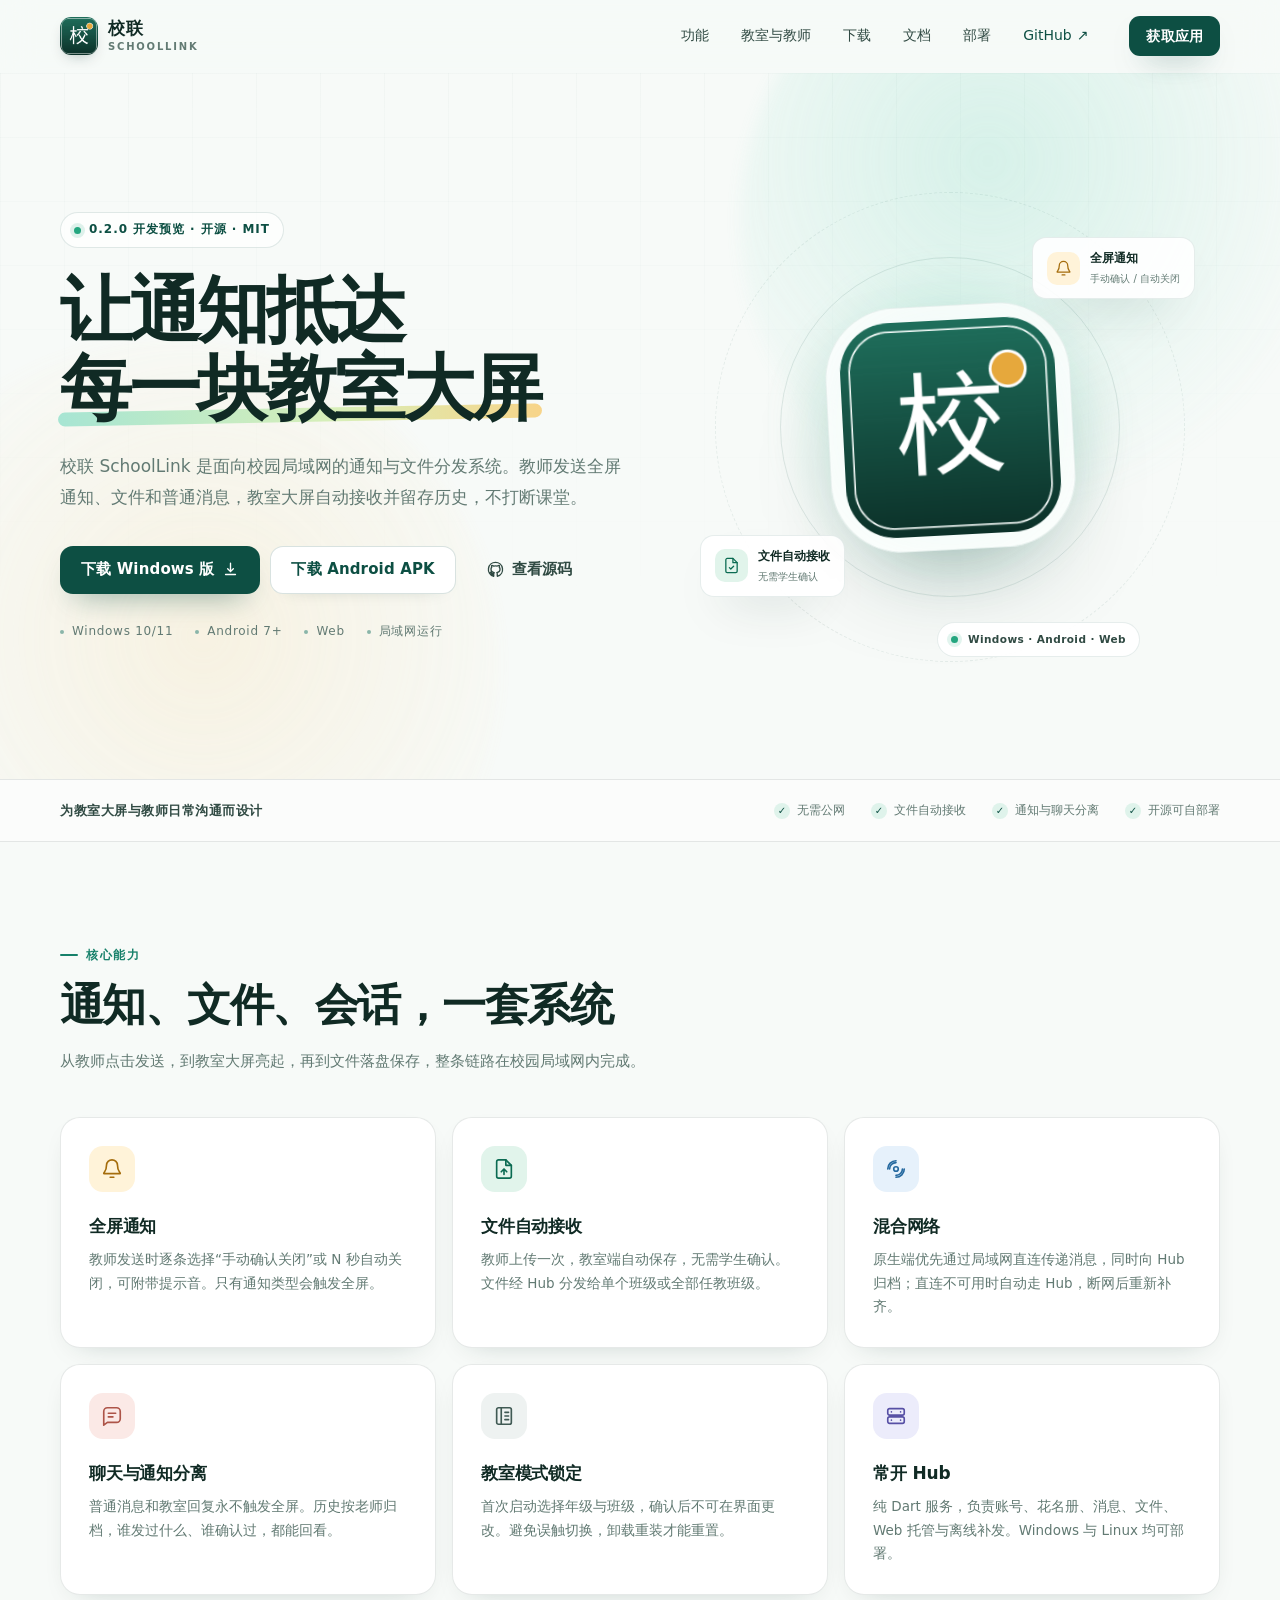
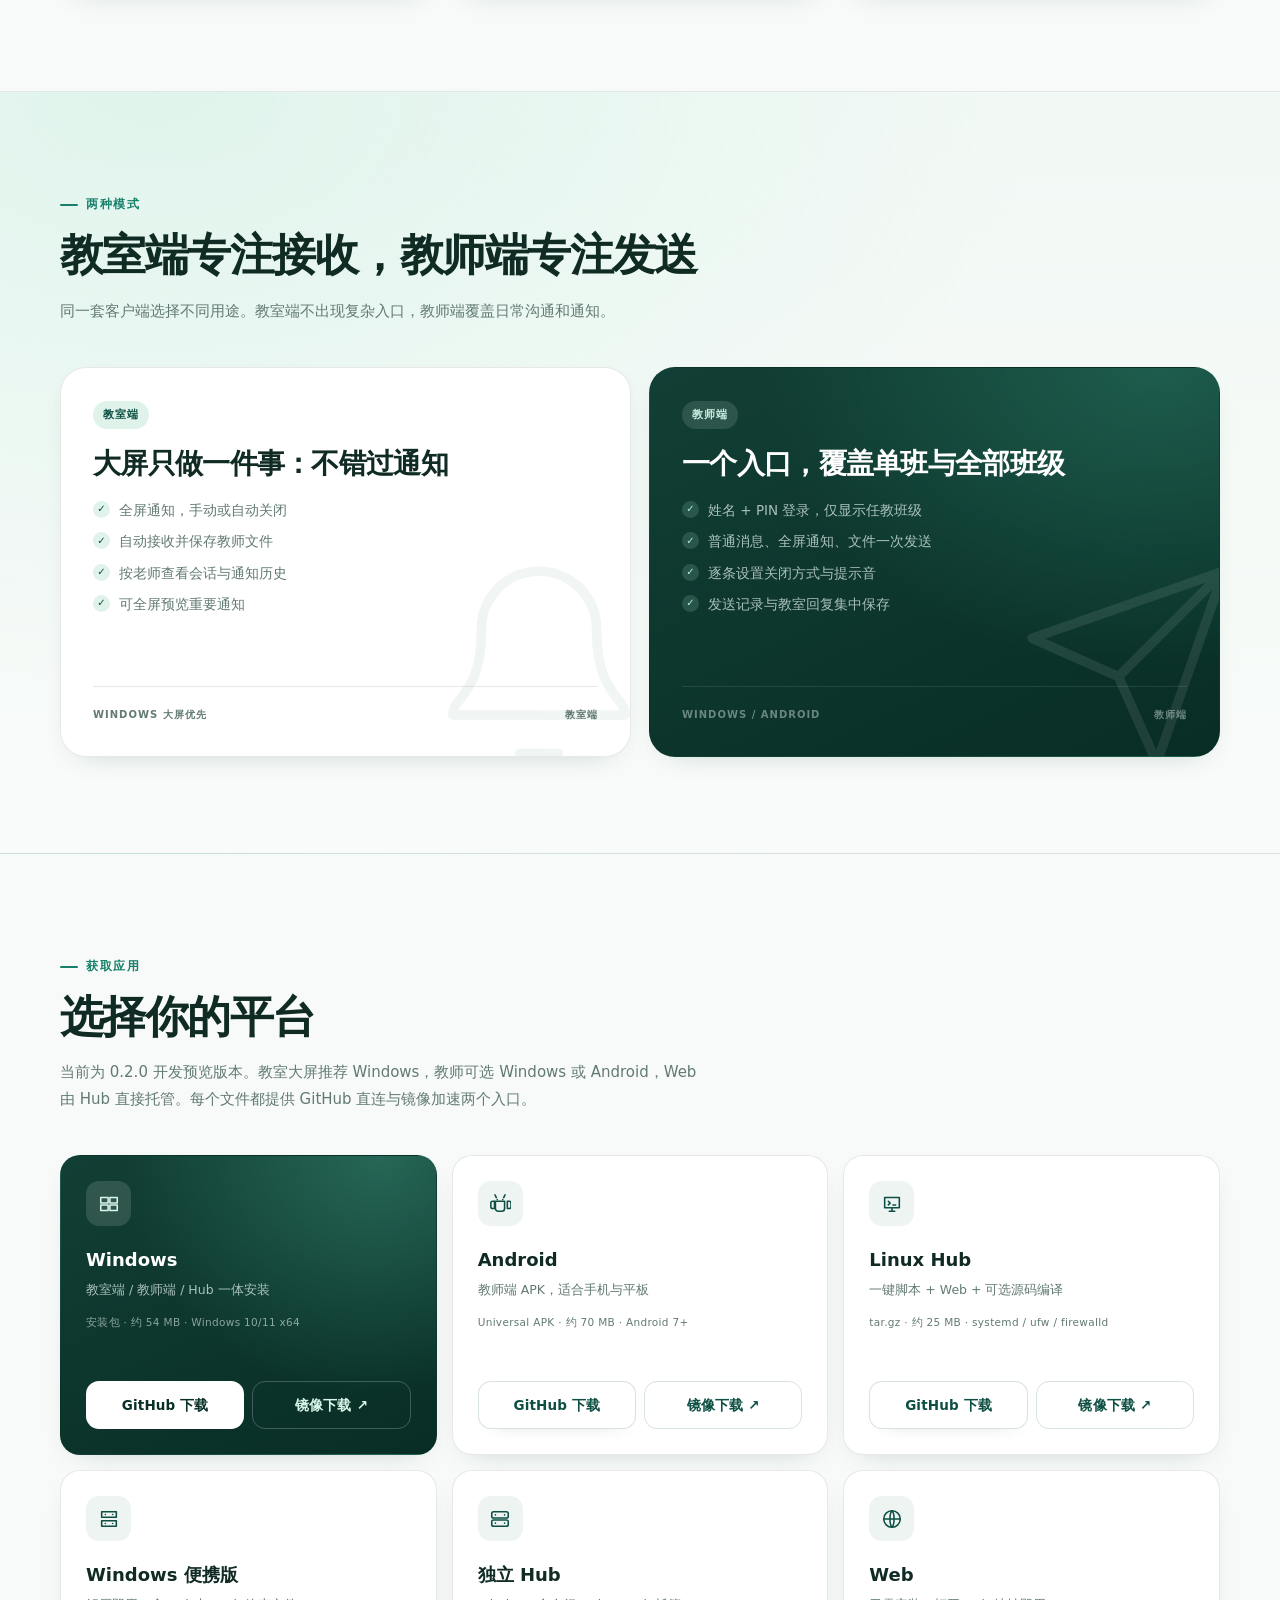
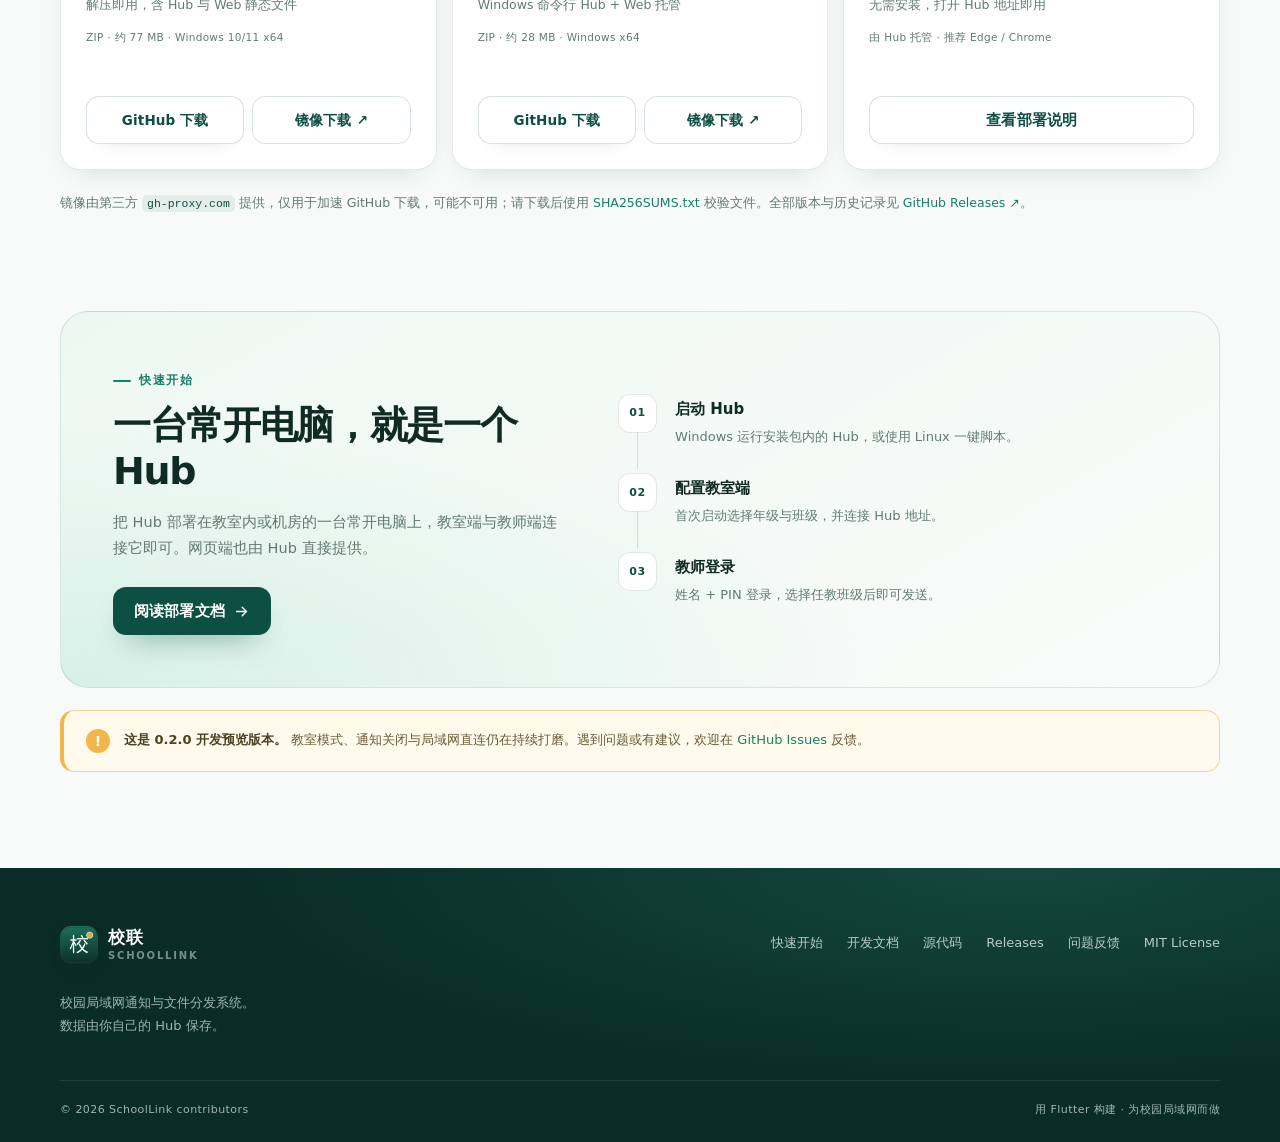
==== commit 4907b9b3: "docs: add quick start and developer documentation" ====
--- a/docs/index.html
+++ b/docs/index.html
@@ -52,6 +52,7 @@
         <a href="#features">功能</a>
         <a href="#modes">教室与教师</a>
         <a href="#downloads">下载</a>
+        <a href="guide.html">文档</a>
         <a href="#deploy">部署</a>
         <a class="nav-github" href="https://github.com/Lihongbo-Learn/SchoolLink" target="_blank" rel="noopener">
           GitHub
@@ -366,7 +367,7 @@
             <h3>Web</h3>
             <p>无需安装，打开 Hub 地址即用</p>
             <span class="file-meta">由 Hub 托管 · 推荐 Edge / Chrome</span>
-            <a class="button button-soft" href="https://github.com/Lihongbo-Learn/SchoolLink#部署到学校">查看部署说明</a>
+            <a class="button button-soft" href="guide.html#hub">查看部署说明</a>
           </article>
         </div>
 
@@ -431,6 +432,8 @@
         <p>校园局域网通知与文件分发系统。<br>数据由你自己的 Hub 保存。</p>
       </div>
       <div class="footer-links">
+        <a href="guide.html">快速开始</a>
+        <a href="develop.html">开发文档</a>
         <a href="https://github.com/Lihongbo-Learn/SchoolLink" target="_blank" rel="noopener">源代码</a>
         <a href="https://github.com/Lihongbo-Learn/SchoolLink/releases" target="_blank" rel="noopener">Releases</a>
         <a href="https://github.com/Lihongbo-Learn/SchoolLink/issues" target="_blank" rel="noopener">问题反馈</a>
